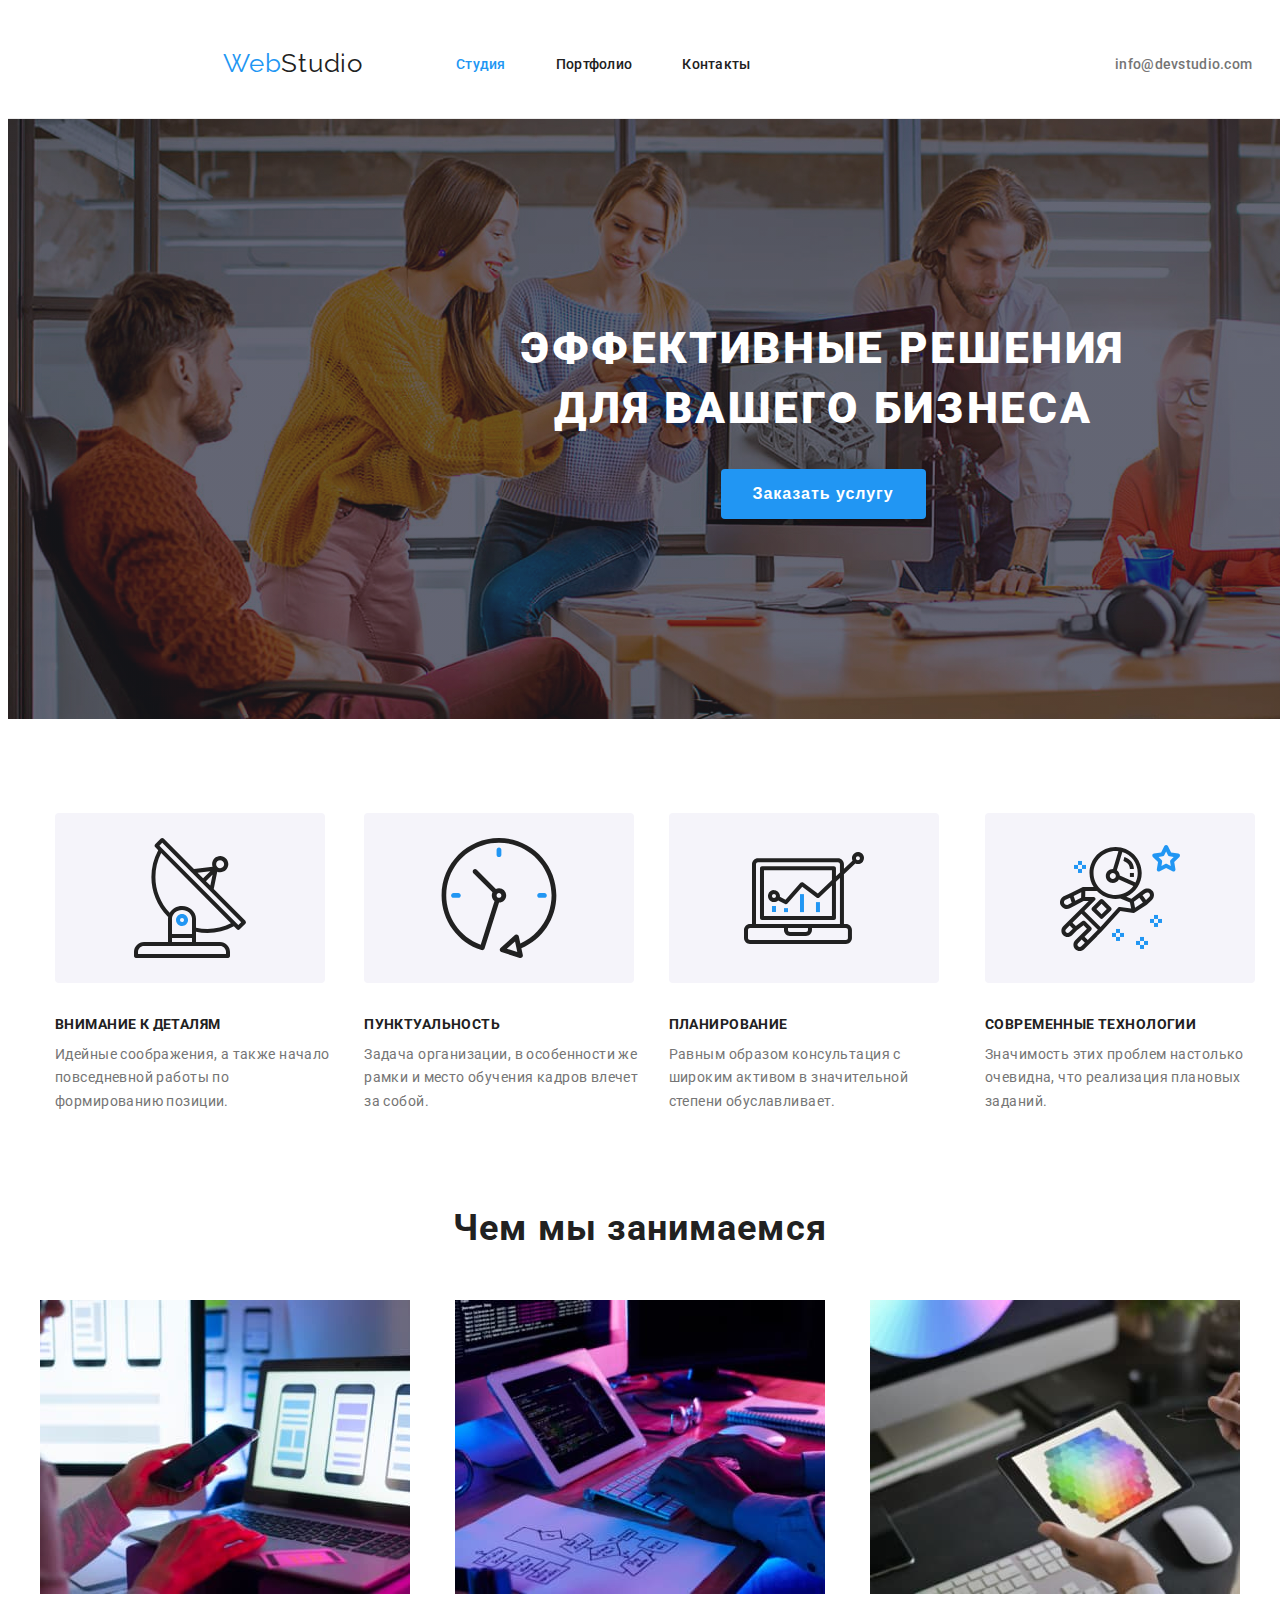
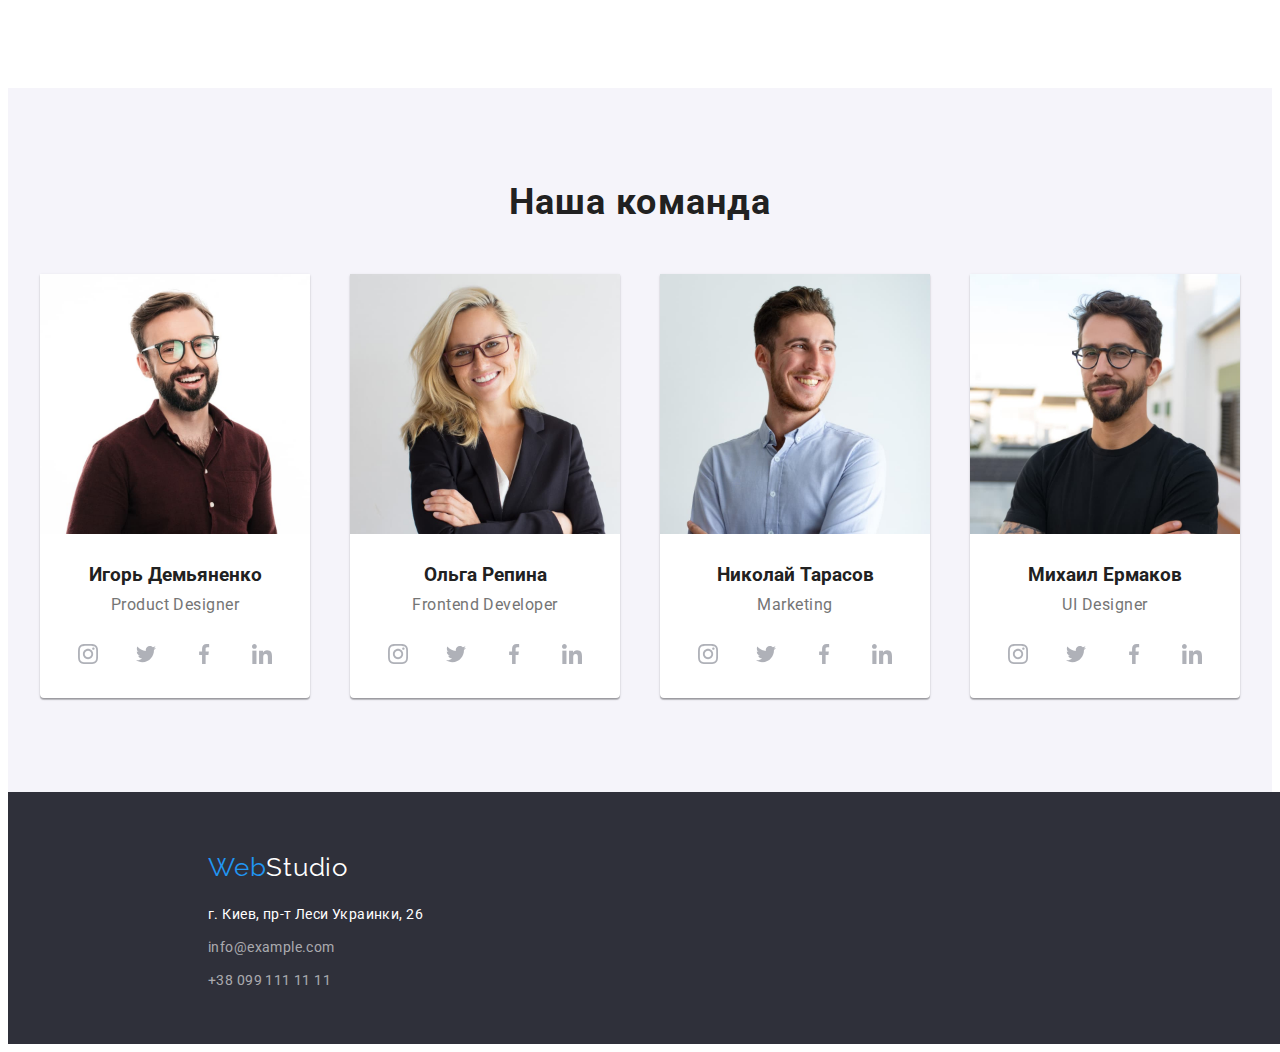
==== index.html @ 83fe70ad "добавляет елементы и свг картинки" ====
<!DOCTYPE html>
<html lang="ru">

<head>
    <meta charset="UTF-8">
    <meta http-equiv="X-UA-Compatible" content="IE=edge">
    <meta name="viewport" content="width=device-width, initial-scale=1.0">
    <title>Web Studio</title>
    <link rel="preconnect" href="https://fonts.gstatic.com">
    <link rel="stylesheet" href="https://cdnjs.cloudflare.com/ajax/libs/modern-normalize/1.1.0/modern-normalize.min.css"
        integrity="sha512-wpPYUAdjBVSE4KJnH1VR1HeZfpl1ub8YT/NKx4PuQ5NmX2tKuGu6U/JRp5y+Y8XG2tV+wKQpNHVUX03MfMFn9Q=="
        crossorigin="anonymous" referrerpolicy="no-referrer">
    <link
        href="https://fonts.googleapis.com/css2?family=Raleway:wght@700&family=Roboto:wght@400;500;700;900&display=swap"
        rel="stylesheet">
    <link rel="stylesheet" href="./css/styles.css">
</head>

<body>

    <header class="header-container container">
        <div class="container divclass">
            <nav class="navigation ">
            <a class="logo" href="./index.html">Web<span class="logo-end">Studio</span></a>
        
            
                    <ul class="menu">
                        <li class="menu-item"> <a href="./index.html" class="menu-link current">Студия</a></li>
                        <li class="menu-item"> <a href="./portfolio.html" class="menu-link">Портфолио</a></li>
                        <li class="menu-item"> <a href="" class="menu-link">Контакты</a></li>
                    </ul>
                </nav>
                
                <ul class="contacts">
                    <li class="contact-item"><a class="contact-link" href="mailto:info@devstudio.com">info@devstudio.com</a></li>
                    <li class="contact-item"><a class="contact-link" href="tel:+380961111111">+38 096 111 11 11</a></li>
                </ul>
        </div>
    </header>

    <main>

        <!--HERO-->
        <section class="container hero-container">

            <h1 class="main-title">Эффективные решения для вашего бизнеса</h1>
            <button type="button" class="main-btn hero-button">Заказать услугу</button>

        </section>

        <!--Specification-->

        <section class="spec-list container">  
             <h2 hidden>Особенности</h2>
              <ul class="spec-section container">
                 <li class="spec-item">
                     <svg class="list-icon">
                         <use href="./images/sprite.svg#icon-antenna-1"></use>
                     </svg>
                     <h3 class="spec-list-item">Внимание к деталям</h3>
                     <p class="spec-list-text">Идейные соображения, а также начало повседневной работы по формированию
                        позиции.</p>
                 </li>

                 <li class="spec-item">
                    <svg class="list-icon">
                        <use class="list-pic" href="./images/sprite.svg#icon-clock-1"></use>
                    </svg>
                     <h3 class="spec-list-item">Пунктуальность</h3>
                     <p class="spec-list-text">Задача организации, в особенности же рамки и место обучения кадров влечет за собой.</p>
                 </li>
 
                 <li class="spec-item">
                    <svg class="list-icon">
                        <use href="./images/sprite.svg#icon-diagram-1"></use>
                    </svg>
                     <h3 class="spec-list-item">Планирование</h3>
                     <p class="spec-list-text">Равным образом консультация с широким активом в значительной степени
                        обуславливает.</p>
                 </li>

                 <li class="spec-item">
                    <svg class="list-icon">
                        <use href="./images/sprite.svg#icon-astronaut-1"></use>
                    </svg>
                     <h3 class="spec-list-item">Современные технологии</h3>
                     <p class="spec-list-text">Значимость этих проблем настолько очевидна, что реализация плановых
                        заданий.</p>
                 </li>

             </ul>
        </section>

        <!--What are we doing-->

        <section class="wawd-section">
            <h2 class="section-title">Чем мы занимаемся</h2>
            <ul class="container section-container">
                <li class="section-item"><img src="./images/img_1.jpg" alt="Работник работает с айпадом" height="294" width="370"></li>
                <li><img src="./images/img_2.jpg" alt="Работник работает с ноутбуком и телефоном" height="294"
                        width="370"></li>
                <li><img src="./images/img_3.jpg" alt="Работник работает с макетом" height="294" width="370"></li>
            </ul>
        </section>

        <!--Team-->
        <section class="team-section">
            <h2 class="section-title">Наша команда</h2>
            <ul class="container team-container">
                <li class="worker-item">
                    <img src="./images/igor.jpg" alt="Работник Игорь" height="260" width="270">
                    <h3 class="worker-name">Игорь Демьяненко</h3>
                    <p class="worker-text">Product Designer</p>
                    <ul class="link-list">
                        <li>
                            <a class="link-icon icon-link" href="#icon-instagram-2"> 
                                <svg class="icon-link">
                                    <use href="./images/sprite_2.svg#icon-instagram-2"></use>
                                </svg>
                            </a>
                        </li>

                        <li>
                            <a href="#icon-instagram-2">
                                <svg class="icon-link">
                                    <use href="./images/sprite_2.svg#icon-twitter-1"></use>
                                </svg>
                            </a>
                        </li>

                        <li>
                            <a href="#icon-instagram-2">
                                <svg class="icon-link">
                                    <use href="./images/sprite_2.svg#icon-facebook-1"></use>
                                </svg>
                            </a>
                        </li>

                        <li>
                            <a href="#icon-instagram-2">
                                <svg class="icon-link">
                                    <use href="./images/sprite_2.svg#icon-linkedin-1"></use>
                                </svg>
                            </a>
                        </li>
                    </ul>
                </li>

                <li class="worker-item">
                    <img src="./images/olga.jpg" alt="Работник Ольга" height="260" width="270">
                    <h3 class="worker-name">Ольга Репина</h3>
                    <p class="worker-text">Frontend Developer</p>
                    <ul class="link-list">
                        <li>
                            <a href="#icon-instagram-2">
                                <svg class="icon-link">
                                    <use href="./images/sprite_2.svg#icon-instagram-2"></use>
                                </svg>
                            </a>
                        </li>
                    
                        <li>
                            <a href="#icon-instagram-2">
                                <svg class="icon-link">
                                    <use href="./images/sprite_2.svg#icon-twitter-1"></use>
                                </svg>
                            </a>
                        </li>
                    
                        <li>
                            <a href="#icon-instagram-2">
                                <svg class="icon-link">
                                    <use href="./images/sprite_2.svg#icon-facebook-1"></use>
                                </svg>
                            </a>
                        </li>
                    
                        <li>
                            <a href="#icon-instagram-2">
                                <svg class="icon-link">
                                    <use href="./images/sprite_2.svg#icon-linkedin-1"></use>
                                </svg>
                            </a>
                        </li>
                    </ul>
                </li>

                <li class="worker-item">
                    <img src="./images/mykola.jpg" alt="Работник Николай" height="260" width="270">
                    <h3 class="worker-name">Николай Тарасов</h3>
                    <p class="worker-text">Marketing</p>
                    <ul class="link-list">
                        <li>
                            <a href="#icon-instagram-2">
                                <svg class="icon-link">
                                    <use href="./images/sprite_2.svg#icon-instagram-2"></use>
                                </svg>
                            </a>
                        </li>
                    
                        <li>
                            <a href="#icon-instagram-2">
                                <svg class="icon-link">
                                    <use href="./images/sprite_2.svg#icon-twitter-1"></use>
                                </svg>
                            </a>
                        </li>
                    
                        <li>
                            <a href="#icon-instagram-2">
                                <svg class="icon-link">
                                    <use href="./images/sprite_2.svg#icon-facebook-1"></use>
                                </svg>
                            </a>
                        </li>
                    
                        <li>
                            <a href="#icon-instagram-2">
                                <svg class="icon-link">
                                    <use href="./images/sprite_2.svg#icon-linkedin-1"></use>
                                </svg>
                            </a>
                        </li>
                    </ul>
                </li>

                <li class="worker-item">
                    <img src="./images/misza.jpg" alt="Работник Михаил" height="260" width="270">
                    <h3 class="worker-name">Михаил Ермаков</h3>
                    <p class="worker-text">UI Designer</p>
                    <ul class="link-list">
                        <li>
                            <a href="#icon-instagram-2">
                                <svg class="icon-link">
                                    <use href="./images/sprite_2.svg#icon-instagram-2"></use>
                                </svg>
                            </a>
                        </li>
                    
                        <li>
                            <a href="#icon-instagram-2">
                                <svg class="icon-link">
                                    <use href="./images/sprite_2.svg#icon-twitter-1"></use>
                                </svg>
                            </a>
                        </li>
                    
                        <li>
                            <a href="#icon-instagram-2">
                                <svg class="icon-link">
                                    <use href="./images/sprite_2.svg#icon-facebook-1"></use>
                                </svg>
                            </a>
                        </li>
                    
                        <li>
                            <a href="#icon-instagram-2">
                                <svg class="icon-link">
                                    <use href="./images/sprite_2.svg#icon-linkedin-1"></use>
                                </svg>
                            </a>
                        </li>
                    </ul>
                </li>
            </ul>
        </section>
    </main>

    <footer class="footer">
       <div class="container footer-container"> 
           <div class="footer-logo"><a href="./index.html" class="logo">Web<span class="logo-end-footer">Studio</span></a></div>

        <address>
            <ul class="footer-list">

                <li class="link"><a class="nav-link" href="https://goo.gl/maps/gc6o3yykqqdW9SkQ9" target="_blank"
                        rel="noopener noreferrer">г. Киев, пр-т Леси Украинки,
                        26 </a>
                <li class="link"><a class="address-link" href="mailto:info@example.com">info@example.com</a></li>
                <li class="link"><a class="address-link" href="tel:+380991111111">+38 099 111 11 11</a>

            </ul>
        </address>
        </div>
    </footer>
</body>

</html>
---- css/styles.css ----
:root {
  --accent-color: #2196f3;
  --white-color: #ffffff;
  --grey-color: #757575;
  --text-color: #212121;
  --background-color: #f5f4fa;
  --hero-color: #2f303a;
}

button {
  cursor: pointer;
}

ul,
ol {
  list-style: none;
}

a {
  text-decoration: none;
}

body {
  font-family: "Roboto", sans-serif;
  color: var(--text-color);
}

h1,
h2,
h3,
h4,
h5,
h6,
p {
  margin-top: 0;
  margin-bottom: 0;
}

ul,
ol {
  margin-top: 0;
  margin-bottom: 0;
  padding-left: 0;
}

img {
  display: block;
}

/*header*/

.container {
  width: 1200px;
  margin: 0 auto;
  padding-left: 15px;
  padding-right: 15px;
}

.divclass {
  display: flex;
  align-items: center;
  justify-content: space-between;
}

.header-container {
  display: flex;
  border-bottom: 1px solid #ececec;
  padding: 15px;
  width: 1600px;
  height: 80px;
}

.menu {
  display: flex;
}

.contacts {
  display: flex;
}

.logo {
  font-family: "Raleway", sans-serif;
  font-size: 26px;
  line-height: 1.19;
  letter-spacing: 0.03em;

  color: var(--accent-color);

  margin-right: 93px;
}

.contact-container {
  display: flex;
}

.logo-end {
  color: var(--text-color);
}

.menu {
  align-items: center;
}

.menu-link:hover,
.menu-link:focus {
  color: var(--accent-color);
}

.menu-link.current {
  color: var(--accent-color);
}

.menu-link {
  font-weight: 500;
  font-size: 14px;
  line-height: 1.14;
  letter-spacing: 0.02em;
  color: var(--text-color);
}

.menu-item:not(:last-child) {
  margin-right: 50px;
}

.contact-link {
  font-style: normal;
  font-weight: 500;
  font-size: 14px;
  line-height: 1.14;
  letter-spacing: 0.02em;

  color: var(--grey-color);
}

.contact-item:not(:last-child) {
  margin-right: 50px;
}

.contact-link:hover,
.contact-link:focus {
  color: var(--accent-color);
}

/*Hero*/

.hero-container {
  display: flex;
  align-items: center;
  flex-direction: column;
  /*background-image: url(../images/bg.jpg);*/
  background-image: linear-gradient(
      rgba(47, 48, 58, 0.4),
      rgba(47, 48, 58, 0.4)
    ),
    url(../images/bg.jpg);
  padding-top: 200px;
  padding-bottom: 200px;
  width: 1600px;
}

.main-title {
  width: 700px;
  font-weight: 900;
  font-size: 44px;
  line-height: 1.36;
  text-align: center;
  letter-spacing: 0.06em;
  text-transform: uppercase;
  color: var(--white-color);
  margin-bottom: 30px;
}

.main-btn {
  text-align: center;
  font-weight: bold;
  font-size: 16px;
  line-height: 30px;
  letter-spacing: 0.06em;
  padding: 10px 32px;
  border: #2196f3;
  color: var(--white-color);

  background: var(--accent-color);
  box-shadow: 0px 4px 4px rgba(0, 0, 0, 0.15);
  border-radius: 4px;
}

/*Specification*/

.list-icon {
  width: 270px;
  height: 120px;
  background: #f5f4fa;
  padding-top: 25px;
  padding-bottom: 25px;
  border-radius: 4px;
  margin-bottom: 30px;
}

.list-pic {
}

.spec-item {
  justify-content: center;
  align-items: center;
}

.spec-section {
  display: flex;
  flex-direction: row;
  justify-content: space-between;
}

.spec-list {
  padding-top: 94px;
  padding-bottom: 94px;
}

.spec-item:not(:last-child) {
  margin-right: 30px;
}

.spec-list-item {
  font-weight: bold;
  font-size: 14px;
  line-height: 1.14;
  letter-spacing: 0.03em;
  text-transform: uppercase;

  color: var(--text-color);
  margin-bottom: 10px;
}

.spec-list-text {
  font-size: 14px;
  line-height: 1.7;
  letter-spacing: 0.03em;

  color: var(--grey-color);
}

/*What are we doing*/

.section-container {
  display: flex;
  justify-content: space-between;
}

.section-title {
  font-weight: bold;
  font-size: 36px;
  line-height: 1.16;
  text-align: center;
  letter-spacing: 0.03em;
  margin-bottom: 50px;

  color: var(--text-color);
}

.wawd-section {
  padding-bottom: 94px;
}

/*team*/

.link-list {
  display: flex;
  justify-content: space-evenly;
  align-items: center;
  margin-bottom: 30px;
}

.icon-link:hover,
.icon-link:focus {
  background-color: var(--white-color);
}

.link-icon:focus,
.link-icon:hover {
  fill: var(--accent-color);
}

.icon-link {
  width: 20px;
  height: 20px;
}

.team-section {
  padding-top: 94px;
  padding-bottom: 94px;
  background-color: #f5f4fa;
}

.team-container {
  display: flex;
  justify-content: space-between;
}

.worker-item {
  text-align: center;
  background-color: var(--white-color);
  box-shadow: 0px 1px 3px rgba(0, 0, 0, 0.12), 0px 1px 1px rgba(0, 0, 0, 0.14),
    0px 2px 1px rgba(0, 0, 0, 0.2);
  border-radius: 0px 0px 4px 4px;
}

.worker-name {
  padding-top: 30px;
  margin-bottom: 10px;
}

.worker-text {
  font-size: 16px;
  line-height: 1.18;
  letter-spacing: 0.03em;

  color: var(--grey-color);

  padding-bottom: 30px;
}

/*Footer*/

.logo-end-footer {
  color: var(--white-color);
}

.navigation {
  display: flex;
}

.footer {
  display: flex;
  background-color: #2f303a;
  width: 1600px;
  height: 252px;
  margin: 0px auto;
}

.footer-container {
  padding-top: 60px;
  padding-bottom: 60px;
}

.footer-logo {
  font-family: "Raleway", sans-serif;
  font-size: 26px;
  line-height: 1.19;
  letter-spacing: 0.03em;

  color: var(--accent-color);

  margin-right: 93px;
  margin-bottom: 20px;
}

.nav-link {
  font-size: 14px;
  line-height: 1.7;
  letter-spacing: 0.03em;
  font-style: normal;
  color: var(--white-color);
}

.nav-link:hover,
.nav-link:focus {
  color: var(--accent-color);
}

.link:not(:last-child) {
  margin-bottom: 9px;
}

.address-link {
  font-size: 14px;
  line-height: 1.7;
  letter-spacing: 0.03em;
  font-style: normal;
  color: rgba(255, 255, 255, 0.6);
}

.address-link:focus,
.address-link:hover {
  color: var(--accent-color);
}

/*Portfolio-page*/

.main-section {
  padding-top: 94px;
}

.btn-container {
  display: flex;
  justify-content: center;
  margin-bottom: 50px;
}

.portfolio-item:not(:last-child) {
  margin-right: 8px;
}

.portfolio-btn {
  font-family: inherit;
  left: 576px;
  top: 174px;

  background: #f5f4fa;
  border-radius: 4px;
  border: var(--accent-color);

  font-weight: 500;
  font-size: 16px;
  line-height: 1.62;

  text-align: center;
  letter-spacing: 0.03em;

  color: var(--text-color);

  padding: 6px 22px;
}

.portfolio-btn:hover,
.portfolio-btn:focus {
  background: var(--accent-color);
  color: var(--white-color);
  box-shadow: 0px 3px 1px rgba(0, 0, 0, 0.1), 0px 1px 2px rgba(0, 0, 0, 0.08),
    0px 2px 2px rgba(0, 0, 0, 0.12);
}

.gallery-list-title {
  font-weight: bold;
  font-size: 18px;
  line-height: 2;
  letter-spacing: 0.06em;
  color: var(--text-color);
  margin-bottom: 4px;
}

.gallery-list-description {
  font-size: 16px;
  line-height: 1.87;
  letter-spacing: 0.03em;

  color: var(--grey-color);
}

.gallery-container {
  display: flex;
  flex-wrap: wrap;
  margin-top: -30px;
  margin-left: -30px;
  margin-bottom: 94px;
}

.gallery-item {
  margin-top: 28px;
  margin-left: 28px;
  border: 1px solid #eeeeee;
}

/*.gallery-item {
  flex-basis: calc(100% / 3 - 30px);
}*/

.gallery-item:nth-child(7) {
  margin-bottom: 0px;
}

.gallery-item:nth-child(8) {
  margin-bottom: 0px;
}

.gallery-item:nth-child(9) {
  margin-bottom: 0px;
}

.gallery-description {
  padding: 20px 24px;
}
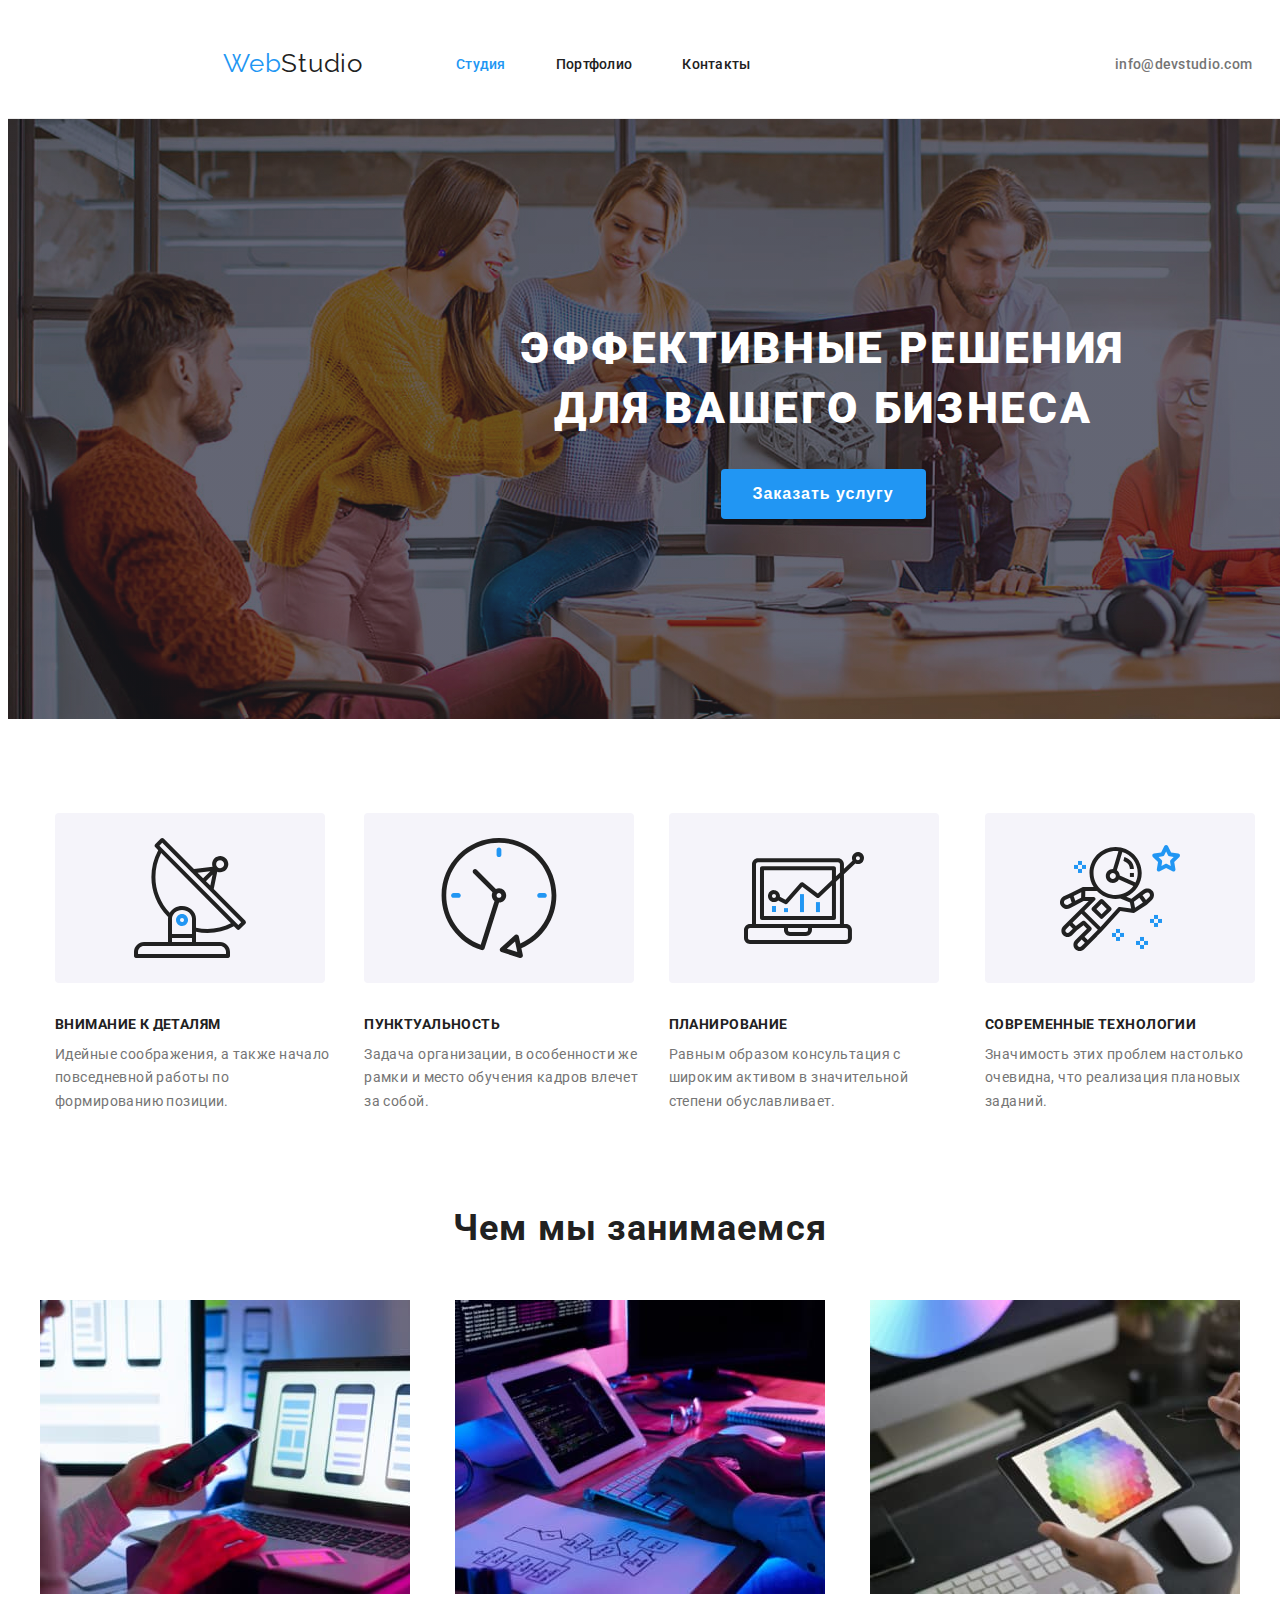
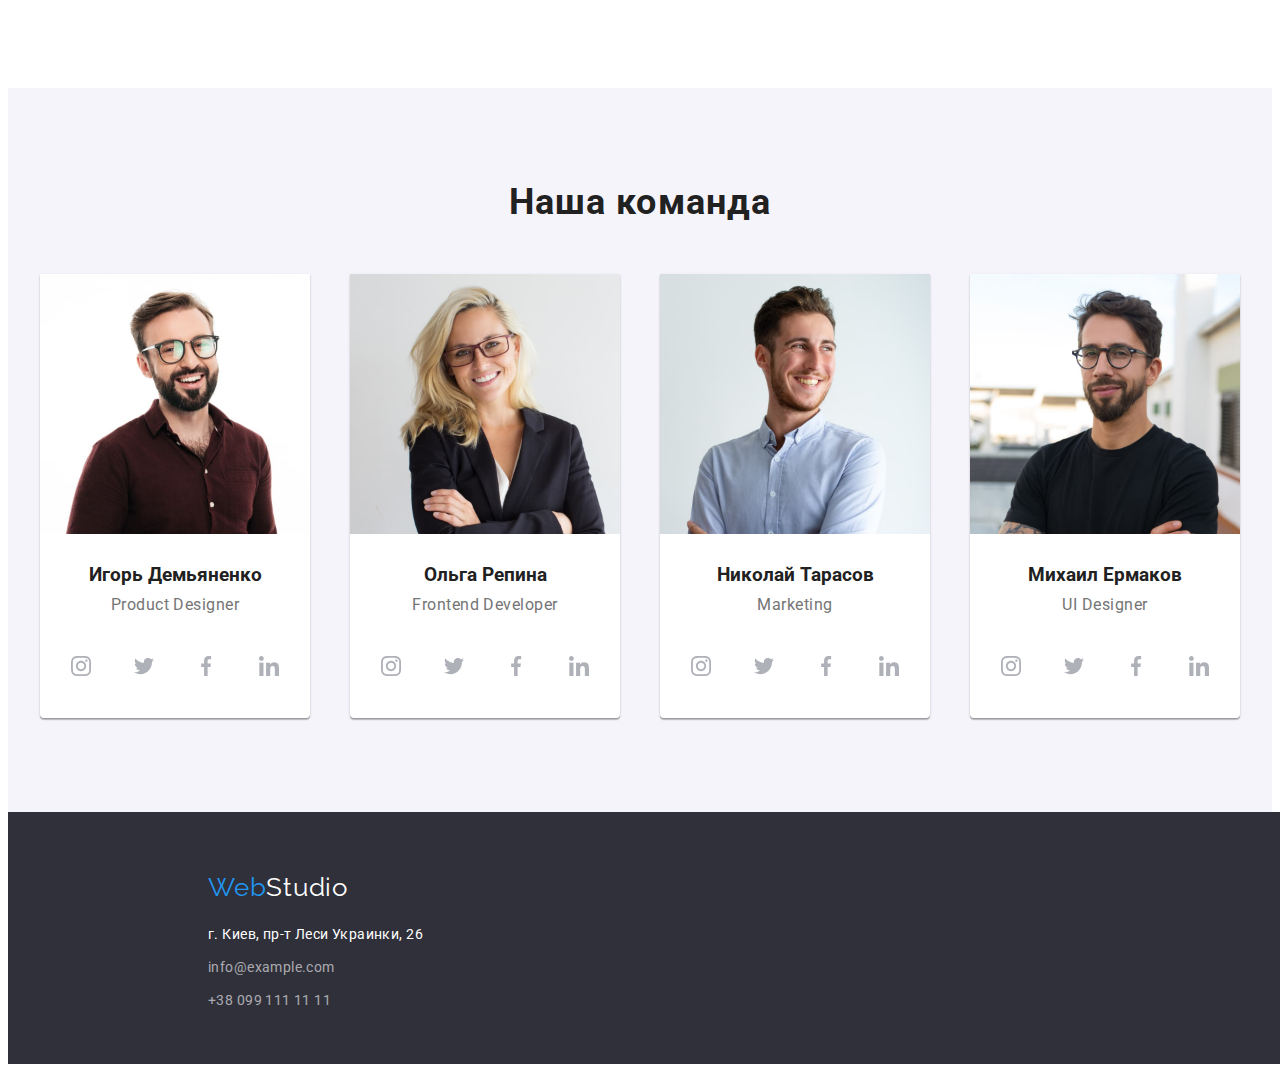
==== commit 95e3e64a: "3" ====
--- a/index.html
+++ b/index.html
@@ -113,31 +113,31 @@
                     <p class="worker-text">Product Designer</p>
                     <ul class="link-list">
                         <li>
-                            <a class="link-icon icon-link" href="#icon-instagram-2"> 
-                                <svg class="icon-link">
-                                    <use href="./images/sprite_2.svg#icon-instagram-2"></use>
-                                </svg>
-                            </a>
-                        </li>
-
-                        <li>
-                            <a href="#icon-instagram-2">
-                                <svg class="icon-link">
-                                    <use href="./images/sprite_2.svg#icon-twitter-1"></use>
-                                </svg>
-                            </a>
-                        </li>
-
-                        <li>
-                            <a href="#icon-instagram-2">
-                                <svg class="icon-link">
-                                    <use href="./images/sprite_2.svg#icon-facebook-1"></use>
-                                </svg>
-                            </a>
-                        </li>
-
-                        <li>
-                            <a href="#icon-instagram-2">
+                            <a class="link-icon" href="#icon-instagram-2"> 
+                                <svg class="icon-link">
+                                    <use href="./images/sprite_2.svg#icon-instagram-2"></use>
+                                </svg>
+                            </a>
+                        </li>
+
+                        <li>
+                            <a class="link-icon" href="#icon-instagram-2">
+                                <svg class="icon-link">
+                                    <use href="./images/sprite_2.svg#icon-twitter-1"></use>
+                                </svg>
+                            </a>
+                        </li>
+
+                        <li>
+                            <a class="link-icon" href="#icon-instagram-2">
+                                <svg class="icon-link">
+                                    <use href="./images/sprite_2.svg#icon-facebook-1"></use>
+                                </svg>
+                            </a>
+                        </li>
+
+                        <li>
+                            <a class="link-icon" href="#icon-instagram-2">
                                 <svg class="icon-link">
                                     <use href="./images/sprite_2.svg#icon-linkedin-1"></use>
                                 </svg>
@@ -152,31 +152,31 @@
                     <p class="worker-text">Frontend Developer</p>
                     <ul class="link-list">
                         <li>
-                            <a href="#icon-instagram-2">
-                                <svg class="icon-link">
-                                    <use href="./images/sprite_2.svg#icon-instagram-2"></use>
-                                </svg>
-                            </a>
-                        </li>
-                    
-                        <li>
-                            <a href="#icon-instagram-2">
-                                <svg class="icon-link">
-                                    <use href="./images/sprite_2.svg#icon-twitter-1"></use>
-                                </svg>
-                            </a>
-                        </li>
-                    
-                        <li>
-                            <a href="#icon-instagram-2">
-                                <svg class="icon-link">
-                                    <use href="./images/sprite_2.svg#icon-facebook-1"></use>
-                                </svg>
-                            </a>
-                        </li>
-                    
-                        <li>
-                            <a href="#icon-instagram-2">
+                            <a class="link-icon" href="#icon-instagram-2">
+                                <svg class="icon-link">
+                                    <use href="./images/sprite_2.svg#icon-instagram-2"></use>
+                                </svg>
+                            </a>
+                        </li>
+                    
+                        <li>
+                            <a class="link-icon" href="#icon-instagram-2">
+                                <svg class="icon-link">
+                                    <use href="./images/sprite_2.svg#icon-twitter-1"></use>
+                                </svg>
+                            </a>
+                        </li>
+                    
+                        <li>
+                            <a class="link-icon" href="#icon-instagram-2">
+                                <svg class="icon-link">
+                                    <use href="./images/sprite_2.svg#icon-facebook-1"></use>
+                                </svg>
+                            </a>
+                        </li>
+                    
+                        <li>
+                            <a class="link-icon" href="#icon-instagram-2">
                                 <svg class="icon-link">
                                     <use href="./images/sprite_2.svg#icon-linkedin-1"></use>
                                 </svg>
@@ -191,31 +191,31 @@
                     <p class="worker-text">Marketing</p>
                     <ul class="link-list">
                         <li>
-                            <a href="#icon-instagram-2">
-                                <svg class="icon-link">
-                                    <use href="./images/sprite_2.svg#icon-instagram-2"></use>
-                                </svg>
-                            </a>
-                        </li>
-                    
-                        <li>
-                            <a href="#icon-instagram-2">
-                                <svg class="icon-link">
-                                    <use href="./images/sprite_2.svg#icon-twitter-1"></use>
-                                </svg>
-                            </a>
-                        </li>
-                    
-                        <li>
-                            <a href="#icon-instagram-2">
-                                <svg class="icon-link">
-                                    <use href="./images/sprite_2.svg#icon-facebook-1"></use>
-                                </svg>
-                            </a>
-                        </li>
-                    
-                        <li>
-                            <a href="#icon-instagram-2">
+                            <a class="link-icon" href="#icon-instagram-2">
+                                <svg class="icon-link">
+                                    <use href="./images/sprite_2.svg#icon-instagram-2"></use>
+                                </svg>
+                            </a>
+                        </li>
+                    
+                        <li>
+                            <a class="link-icon" href="#icon-instagram-2">
+                                <svg class="icon-link">
+                                    <use href="./images/sprite_2.svg#icon-twitter-1"></use>
+                                </svg>
+                            </a>
+                        </li>
+                    
+                        <li>
+                            <a class="link-icon" href="#icon-instagram-2">
+                                <svg class="icon-link">
+                                    <use href="./images/sprite_2.svg#icon-facebook-1"></use>
+                                </svg>
+                            </a>
+                        </li>
+                    
+                        <li>
+                            <a class="link-icon" href="#icon-instagram-2">
                                 <svg class="icon-link">
                                     <use href="./images/sprite_2.svg#icon-linkedin-1"></use>
                                 </svg>
@@ -230,31 +230,31 @@
                     <p class="worker-text">UI Designer</p>
                     <ul class="link-list">
                         <li>
-                            <a href="#icon-instagram-2">
-                                <svg class="icon-link">
-                                    <use href="./images/sprite_2.svg#icon-instagram-2"></use>
-                                </svg>
-                            </a>
-                        </li>
-                    
-                        <li>
-                            <a href="#icon-instagram-2">
-                                <svg class="icon-link">
-                                    <use href="./images/sprite_2.svg#icon-twitter-1"></use>
-                                </svg>
-                            </a>
-                        </li>
-                    
-                        <li>
-                            <a href="#icon-instagram-2">
-                                <svg class="icon-link">
-                                    <use href="./images/sprite_2.svg#icon-facebook-1"></use>
-                                </svg>
-                            </a>
-                        </li>
-                    
-                        <li>
-                            <a href="#icon-instagram-2">
+                            <a class="link-icon" href="#icon-instagram-2">
+                                <svg class="icon-link">
+                                    <use href="./images/sprite_2.svg#icon-instagram-2"></use>
+                                </svg>
+                            </a>
+                        </li>
+                    
+                        <li>
+                            <a class="link-icon" href="#icon-instagram-2">
+                                <svg class="icon-link">
+                                    <use href="./images/sprite_2.svg#icon-twitter-1"></use>
+                                </svg>
+                            </a>
+                        </li>
+                    
+                        <li>
+                            <a class="link-icon" href="#icon-instagram-2">
+                                <svg class="icon-link">
+                                    <use href="./images/sprite_2.svg#icon-facebook-1"></use>
+                                </svg>
+                            </a>
+                        </li>
+                    
+                        <li>
+                            <a class="link-icon" href="#icon-instagram-2">
                                 <svg class="icon-link">
                                     <use href="./images/sprite_2.svg#icon-linkedin-1"></use>
                                 </svg>
--- a/css/styles.css
+++ b/css/styles.css
@@ -270,19 +270,31 @@
   margin-bottom: 30px;
 }
 
+.link-icon:hover,
+.link-icon:focus,
 .icon-link:hover,
 .icon-link:focus {
+  fill: var(--white-color);
+  background-color: var(--accent-color);
+}
+
+.link-icon {
+  display: flex;
+  align-items: center;
+  justify-content: center;
+  border-radius: 50%;
+  width: 44px;
+  height: 44px;
   background-color: var(--white-color);
-}
-
-.link-icon:focus,
-.link-icon:hover {
-  fill: var(--accent-color);
 }
 
 .icon-link {
   width: 20px;
   height: 20px;
+  align-items: center;
+  justify-content: center;
+  display: flex;
+  fill: #afb1b8;
 }
 
 .team-section {
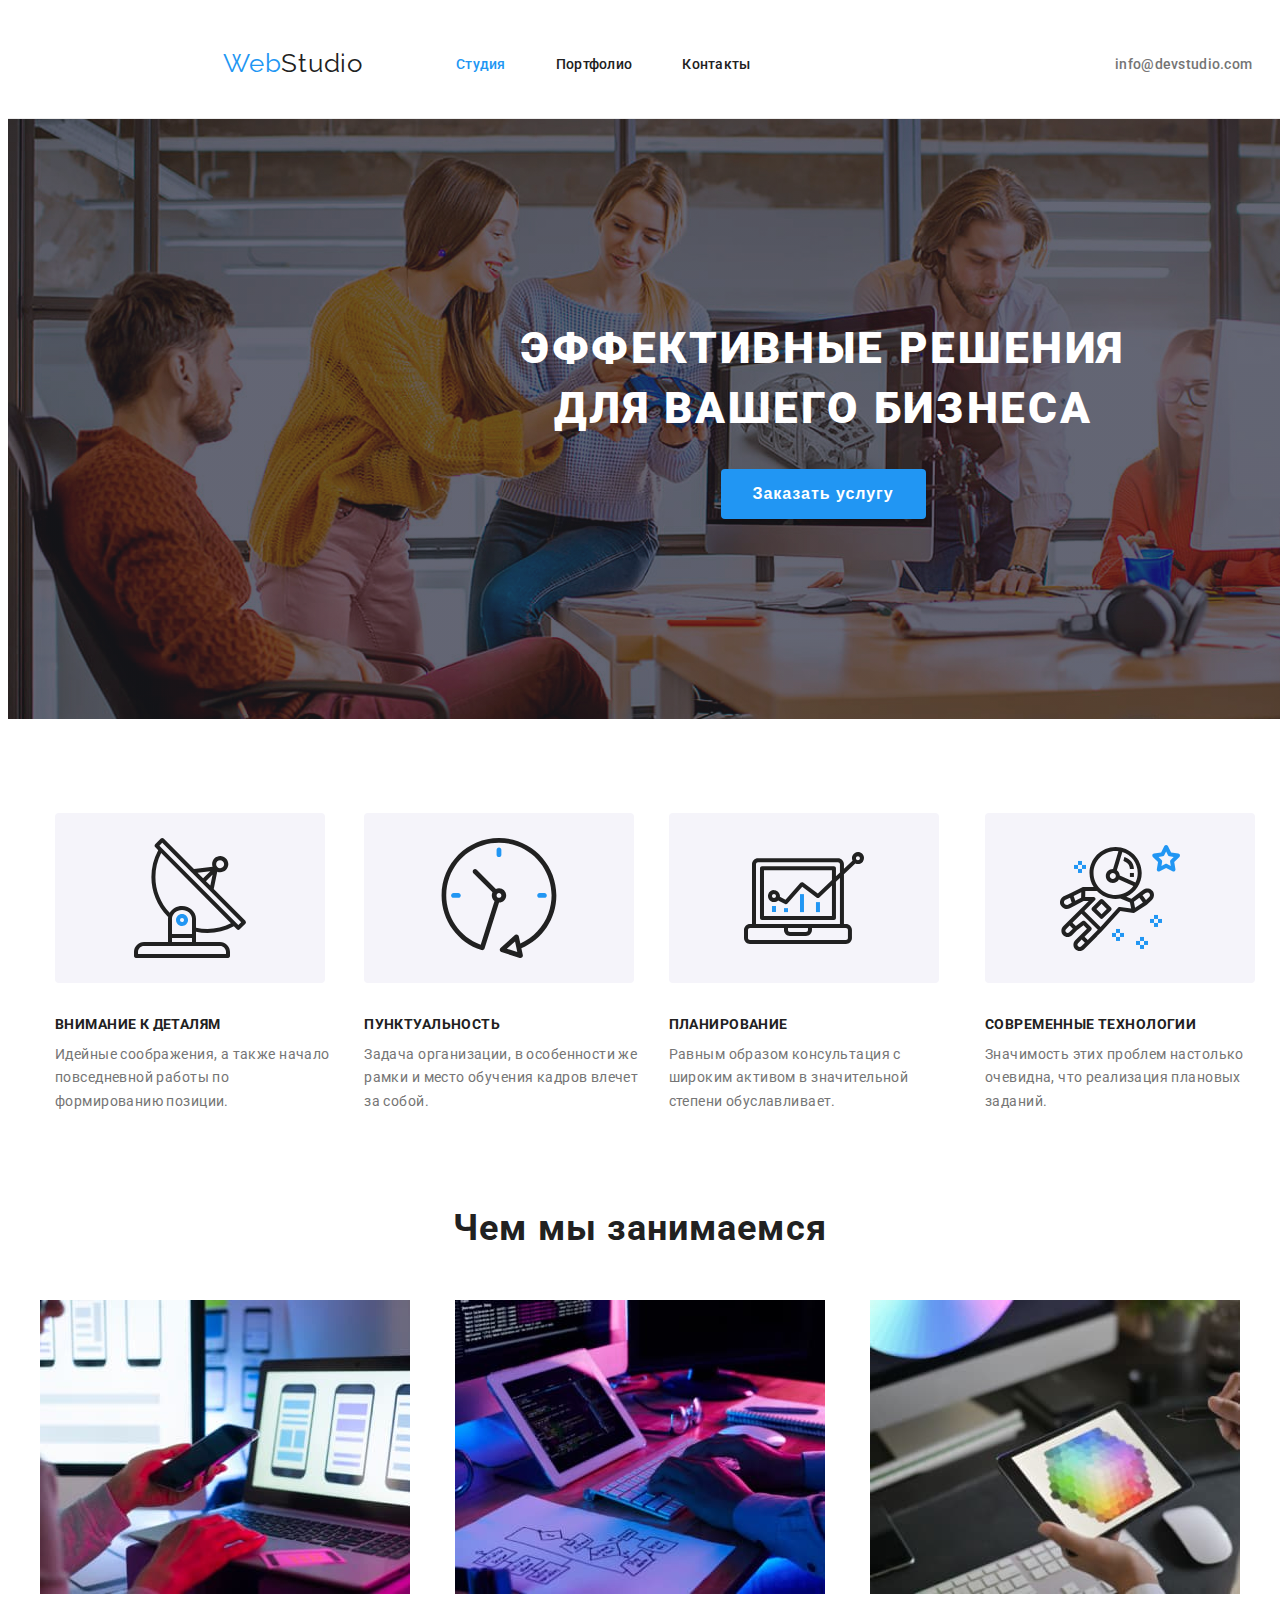
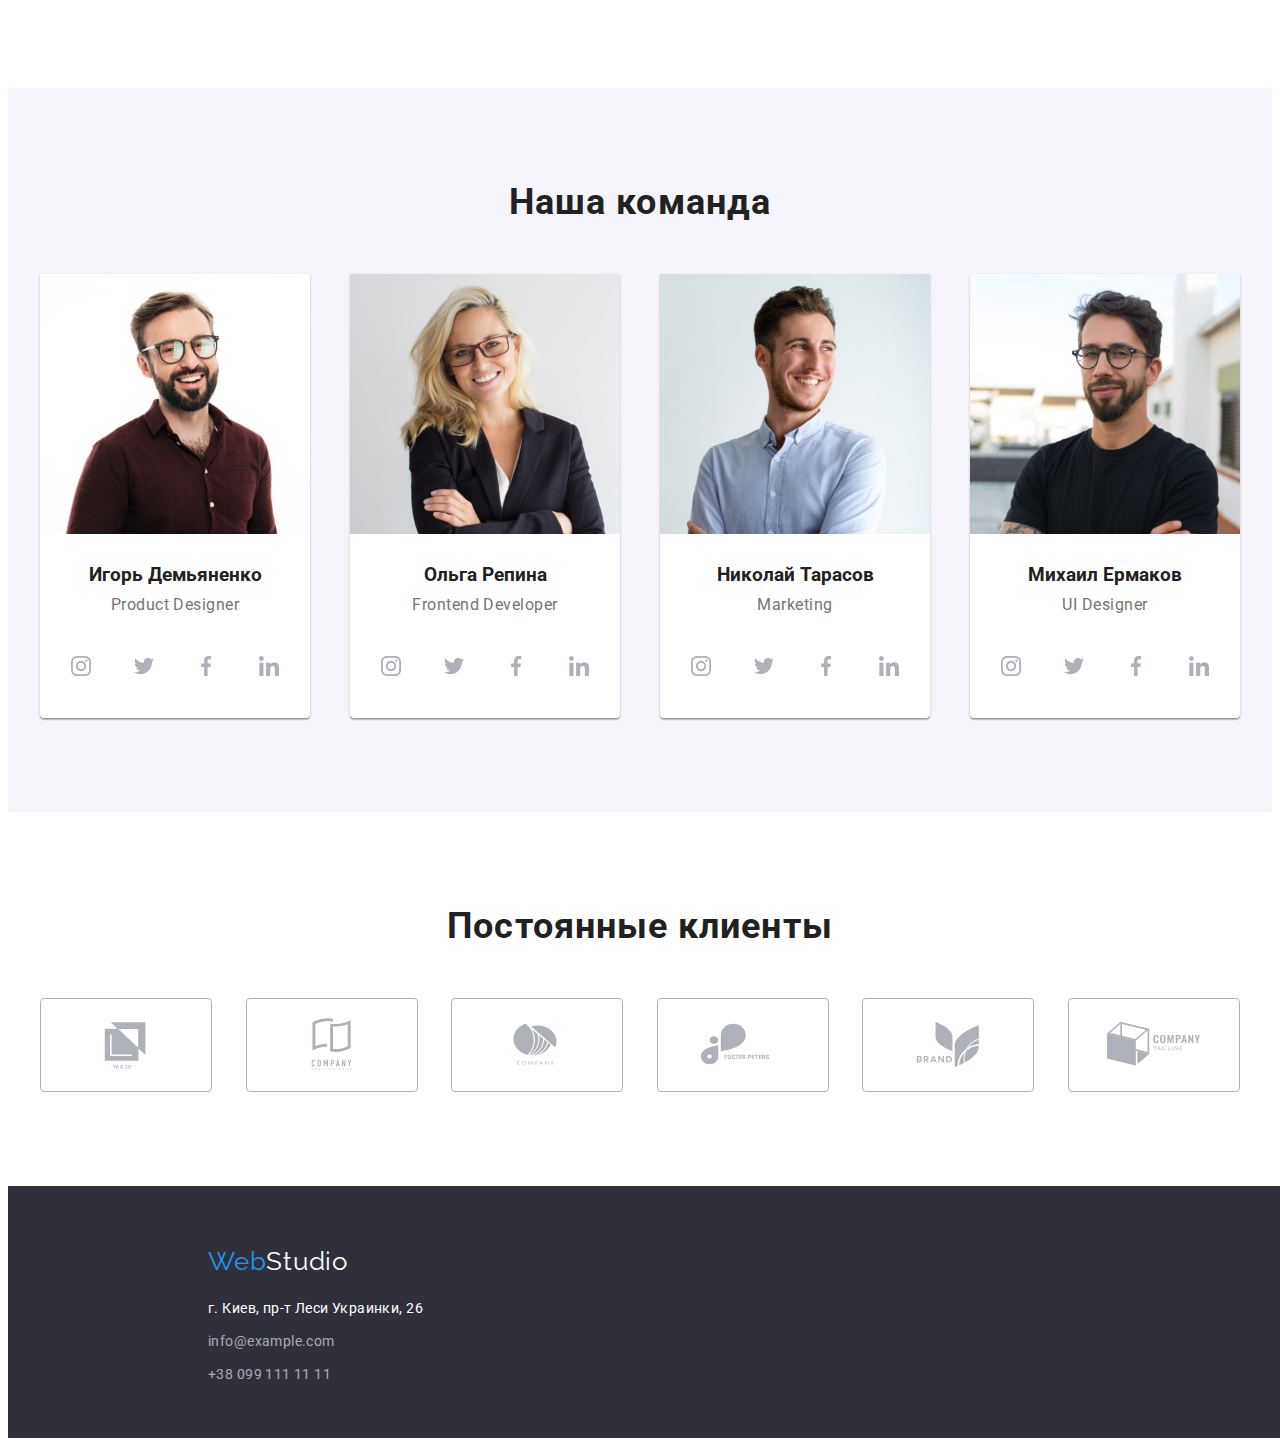
==== commit f58a3941: "3" ====
--- a/index.html
+++ b/index.html
@@ -264,6 +264,61 @@
                 </li>
             </ul>
         </section>
+
+<!--CLIENTS-SECTION-->
+
+        <section>
+            <h2 class="section-title clients-title">Постоянные клиенты</h2>
+            <ul class="container clients-container">
+                <li class="clients-item">
+                    <a class="clients-link" href="#icon-logo">
+                        <svg class="clients-img">
+                            <use href="./images/sprite_3.svg#icon-logo"></use>
+                        </svg>
+                    </a>
+                </li>
+
+                <li class="clients-item">
+                    <a class="clients-link" href="#icon-logo-1">
+                        <svg class="clients-img">
+                            <use href="./images/sprite_3.svg#icon-logo-1"></use>
+                        </svg>
+                    </a>
+                </li>
+
+                <li class="clients-item">
+                    <a class="clients-link" href="#icon-logo-2">
+                        <svg class="clients-img">
+                            <use href="./images/sprite_3.svg#icon-logo-2"></use>
+                        </svg>
+                    </a>
+                </li>
+
+                <li class="clients-item">
+                    <a class="clients-link" href="#icon-logo-3">
+                        <svg class="clients-img">
+                            <use href="./images/sprite_3.svg#icon-logo-3"></use>
+                        </svg>
+                    </a>
+                </li>
+
+                <li class="clients-item">
+                    <a class="clients-link" href="#icon-logo-4">
+                        <svg class="clients-img">
+                            <use href="./images/sprite_3.svg#icon-logo-4"></use>
+                        </svg>
+                    </a>
+                </li>
+
+                <li class="clients-item">
+                    <a class="clients-link" href="#icon-logo-5">
+                        <svg class="clients-img">
+                            <use href="./images/sprite_3.svg#icon-logo-5"></use>
+                        </svg>
+                    </a>
+                </li>
+            </ul>
+        </section>
     </main>
 
     <footer class="footer">
--- a/css/styles.css
+++ b/css/styles.css
@@ -272,8 +272,8 @@
 
 .link-icon:hover,
 .link-icon:focus,
-.icon-link:hover,
-.icon-link:focus {
+.link-icon:hover .icon-link,
+.link-icon:focus .icon-link {
   fill: var(--white-color);
   background-color: var(--accent-color);
 }
@@ -331,6 +331,55 @@
   padding-bottom: 30px;
 }
 
+/*CLIENTS-SECTION*/
+
+.clients-link {
+  display: flex;
+  justify-content: center;
+  align-items: center;
+}
+
+.clients-link:hover,
+.clients-link:focus,
+.clients-link:hover .clients-img,
+.clients-link:focus .clients-img {
+  fill: var(--accent-color);
+  color: var(--accent-color);
+  border: var(--accent-color);
+}
+
+.clients-item:hover,
+.clients-item:focus {
+  border-color: var(--accent-color);
+}
+
+.clients-container {
+  display: flex;
+  justify-content: space-between;
+  align-items: center;
+  padding-bottom: 94px;
+}
+
+.clients-img {
+  width: 106px;
+  height: 60px;
+  fill: #afb1b8;
+}
+
+.clients-item {
+  display: flex;
+  justify-content: center;
+  align-items: center;
+  width: 170px;
+  height: 92px;
+  border: 1px solid #afb1b8;
+  border-radius: 4px;
+}
+
+.clients-title {
+  padding-top: 94px;
+}
+
 /*Footer*/
 
 .logo-end-footer {
@@ -472,10 +521,6 @@
   border: 1px solid #eeeeee;
 }
 
-/*.gallery-item {
-  flex-basis: calc(100% / 3 - 30px);
-}*/
-
 .gallery-item:nth-child(7) {
   margin-bottom: 0px;
 }
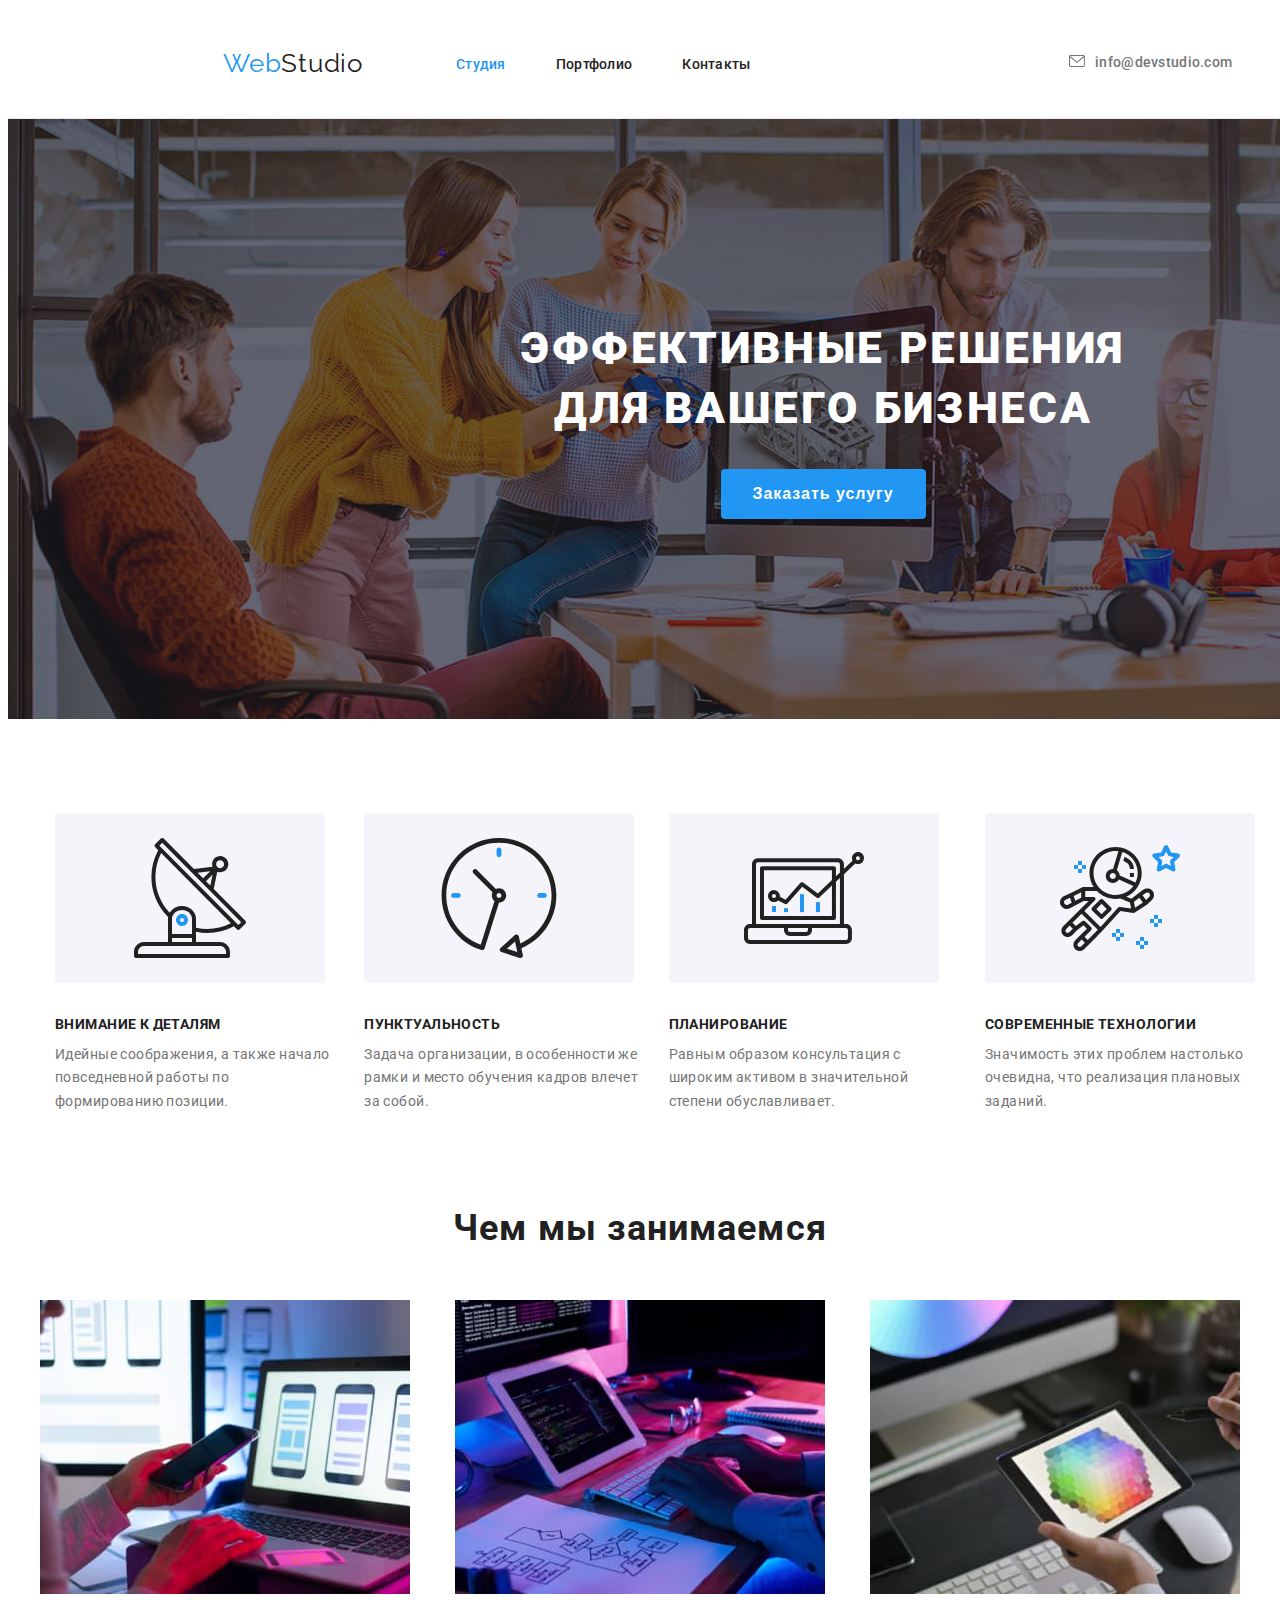
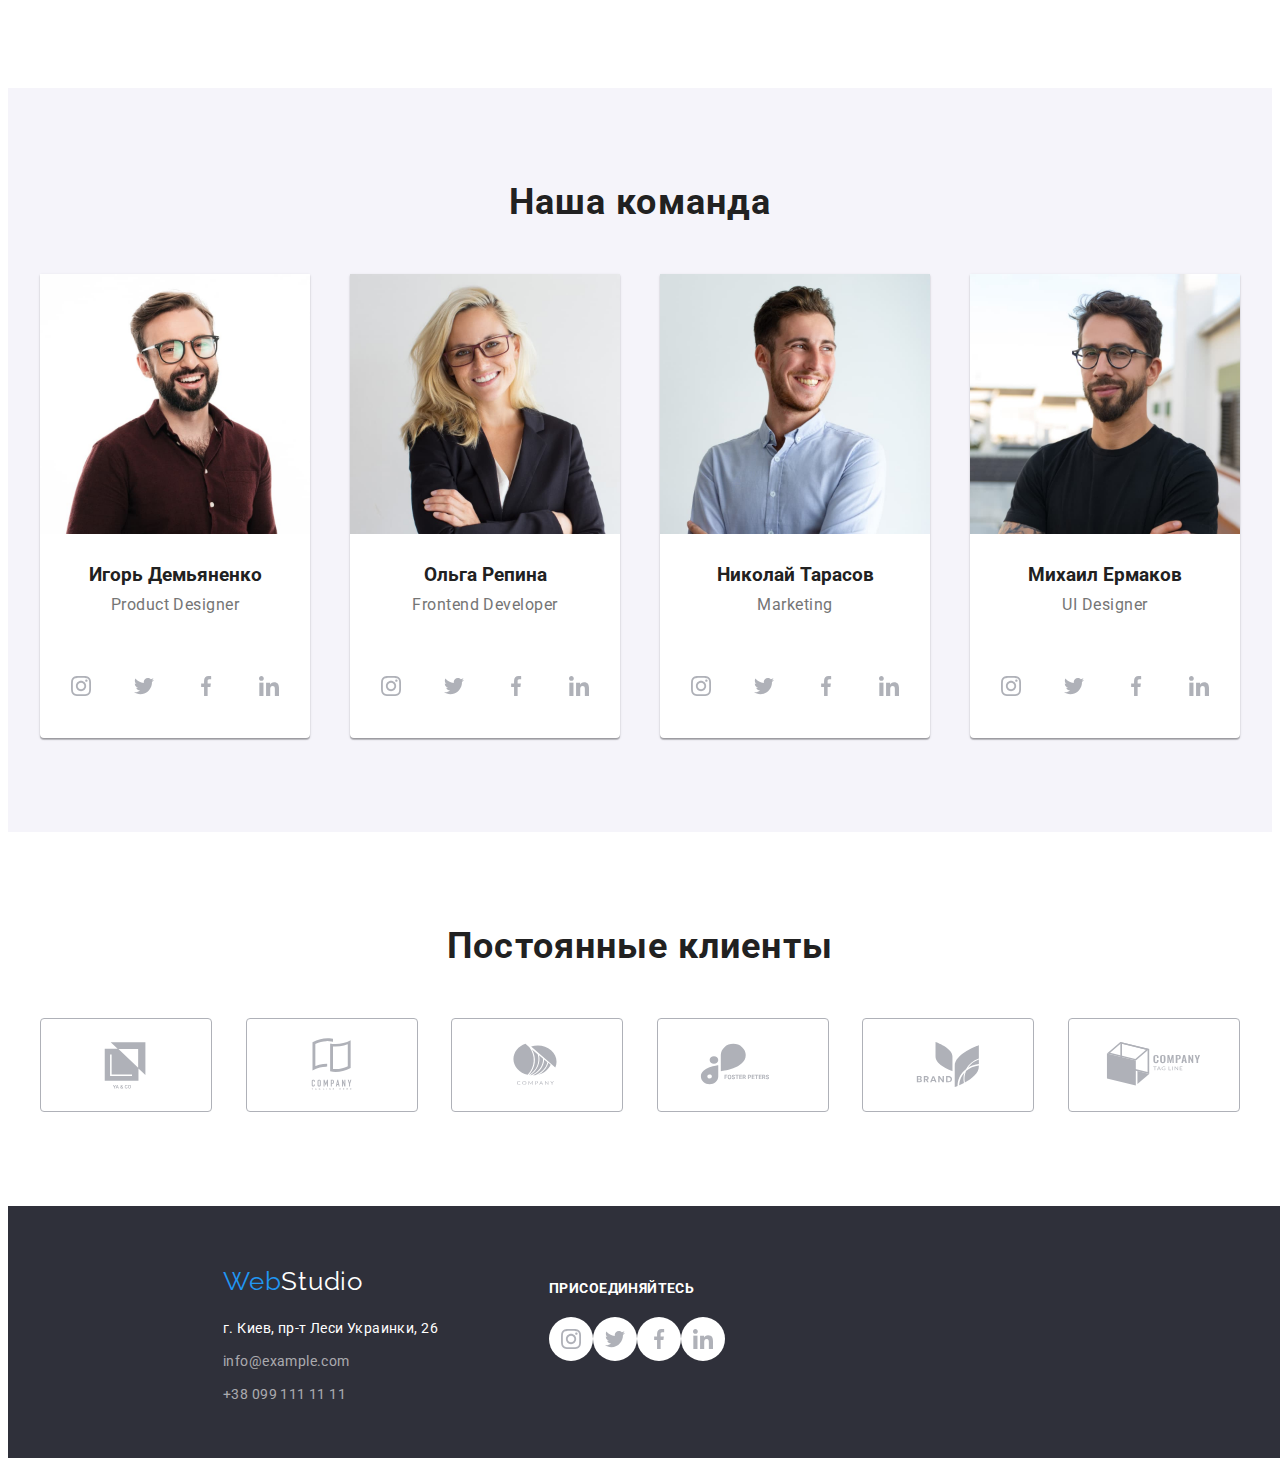
==== commit af9483ec: "5" ====
--- a/index.html
+++ b/index.html
@@ -32,8 +32,19 @@
                 </nav>
                 
                 <ul class="contacts">
-                    <li class="contact-item"><a class="contact-link" href="mailto:info@devstudio.com">info@devstudio.com</a></li>
-                    <li class="contact-item"><a class="contact-link" href="tel:+380961111111">+38 096 111 11 11</a></li>
+                    <li class="contact-item">
+                        <svg class="contact-img-envelope">
+                            <use href="./images/sprite_4.svg#icon-envelope"></use>
+                        </svg>
+                        <a class="contact-link" href="mailto:info@devstudio.com">info@devstudio.com</a>
+                    </li>
+
+                    <li class="contact-item">
+                        <svg class="contact-img-phone contact-link">
+                            <use href="./images/sprite_4.svg#icon-smartphone"></use>
+                        </svg>
+                        <a class="contact-link" href="tel:+380961111111">+38 096 111 11 11</a>
+                    </li>
                 </ul>
         </div>
     </header>
@@ -64,7 +75,7 @@
 
                  <li class="spec-item">
                     <svg class="list-icon">
-                        <use class="list-pic" href="./images/sprite.svg#icon-clock-1"></use>
+                        <use href="./images/sprite.svg#icon-clock-1"></use>
                     </svg>
                      <h3 class="spec-list-item">Пунктуальность</h3>
                      <p class="spec-list-text">Задача организации, в особенности же рамки и место обучения кадров влечет за собой.</p>
@@ -265,7 +276,7 @@
             </ul>
         </section>
 
-<!--CLIENTS-SECTION-->
+        <!--CLIENTS-SECTION-->
 
         <section>
             <h2 class="section-title clients-title">Постоянные клиенты</h2>
@@ -322,7 +333,7 @@
     </main>
 
     <footer class="footer">
-       <div class="container footer-container"> 
+       <div class="footer-container"> 
            <div class="footer-logo"><a href="./index.html" class="logo">Web<span class="logo-end-footer">Studio</span></a></div>
 
         <address>
@@ -337,6 +348,45 @@
             </ul>
         </address>
         </div>
+
+        <div class="link-container">
+            <h2 class="join">
+                присоединяйтесь
+            </h2>
+            <ul class="link-list">
+                <li>
+                    <a class="link-icon" href="#icon-instagram-2">
+                        <svg class="icon-link">
+                            <use href="./images/sprite_2.svg#icon-instagram-2"></use>
+                        </svg>
+                    </a>
+                </li>
+            
+                <li>
+                    <a class="link-icon" href="#icon-instagram-2">
+                        <svg class="icon-link">
+                            <use href="./images/sprite_2.svg#icon-twitter-1"></use>
+                        </svg>
+                    </a>
+                </li>
+            
+                <li>
+                    <a class="link-icon" href="#icon-instagram-2">
+                        <svg class="icon-link">
+                            <use href="./images/sprite_2.svg#icon-facebook-1"></use>
+                        </svg>
+                    </a>
+                </li>
+            
+                <li>
+                    <a class="link-icon" href="#icon-instagram-2">
+                        <svg class="icon-link">
+                            <use href="./images/sprite_2.svg#icon-linkedin-1"></use>
+                        </svg>
+                    </a>
+                </li>
+            </ul>
+        </div>
     </footer>
 </body>
 
--- a/css/styles.css
+++ b/css/styles.css
@@ -132,6 +132,29 @@
   color: var(--grey-color);
 }
 
+.contact-img-envelope {
+  width: 16px;
+  height: 12px;
+  margin-right: 10px;
+  fill: var(--grey-color);
+
+  align-content: center;
+  justify-content: center;
+}
+
+.contact-img-phone {
+  width: 10px;
+  height: 16px;
+  margin-right: 10px;
+  fill: var(--grey-color);
+}
+
+.contact-item {
+  display: flex;
+  justify-content: center;
+  align-content: center;
+}
+
 .contact-item:not(:last-child) {
   margin-right: 50px;
 }
@@ -139,6 +162,24 @@
 .contact-link:hover,
 .contact-link:focus {
   color: var(--accent-color);
+}
+
+.contact-img-envelope:hover,
+.contact-img-envelope:focus {
+  fill: var(--accent-color);
+}
+
+.contact-link:hover,
+.contact-link:focus,
+.contact-link:hover .contact-img-phone,
+.contact-link:focus .contact-img-phone {
+  color: var(--accent-color);
+  fill: var(--accent-color);
+}
+
+.contact-img-phone:hover,
+.contact-img-phone:focus {
+  fill: var(--accent-color);
 }
 
 /*Hero*/
@@ -197,9 +238,6 @@
   margin-bottom: 30px;
 }
 
-.list-pic {
-}
-
 .spec-item {
   justify-content: center;
   align-items: center;
@@ -268,6 +306,7 @@
   justify-content: space-evenly;
   align-items: center;
   margin-bottom: 30px;
+  margin-top: 20px;
 }
 
 .link-icon:hover,
@@ -345,7 +384,6 @@
 .clients-link:focus .clients-img {
   fill: var(--accent-color);
   color: var(--accent-color);
-  border: var(--accent-color);
 }
 
 .clients-item:hover,
@@ -401,6 +439,8 @@
 .footer-container {
   padding-top: 60px;
   padding-bottom: 60px;
+  display: inline;
+  padding-left: 215px;
 }
 
 .footer-logo {
@@ -413,6 +453,25 @@
 
   margin-right: 93px;
   margin-bottom: 20px;
+}
+
+.join {
+  font-family: "Roboto", sans-serif;
+  font-weight: bold;
+  font-size: 14px;
+  line-height: 1.14;
+  letter-spacing: 0.03em;
+  text-transform: uppercase;
+
+  color: #ffffff;
+
+  display: inline;
+}
+
+.link-container {
+  justify-content: center;
+  align-items: center;
+  padding-top: 72px;
 }
 
 .nav-link {
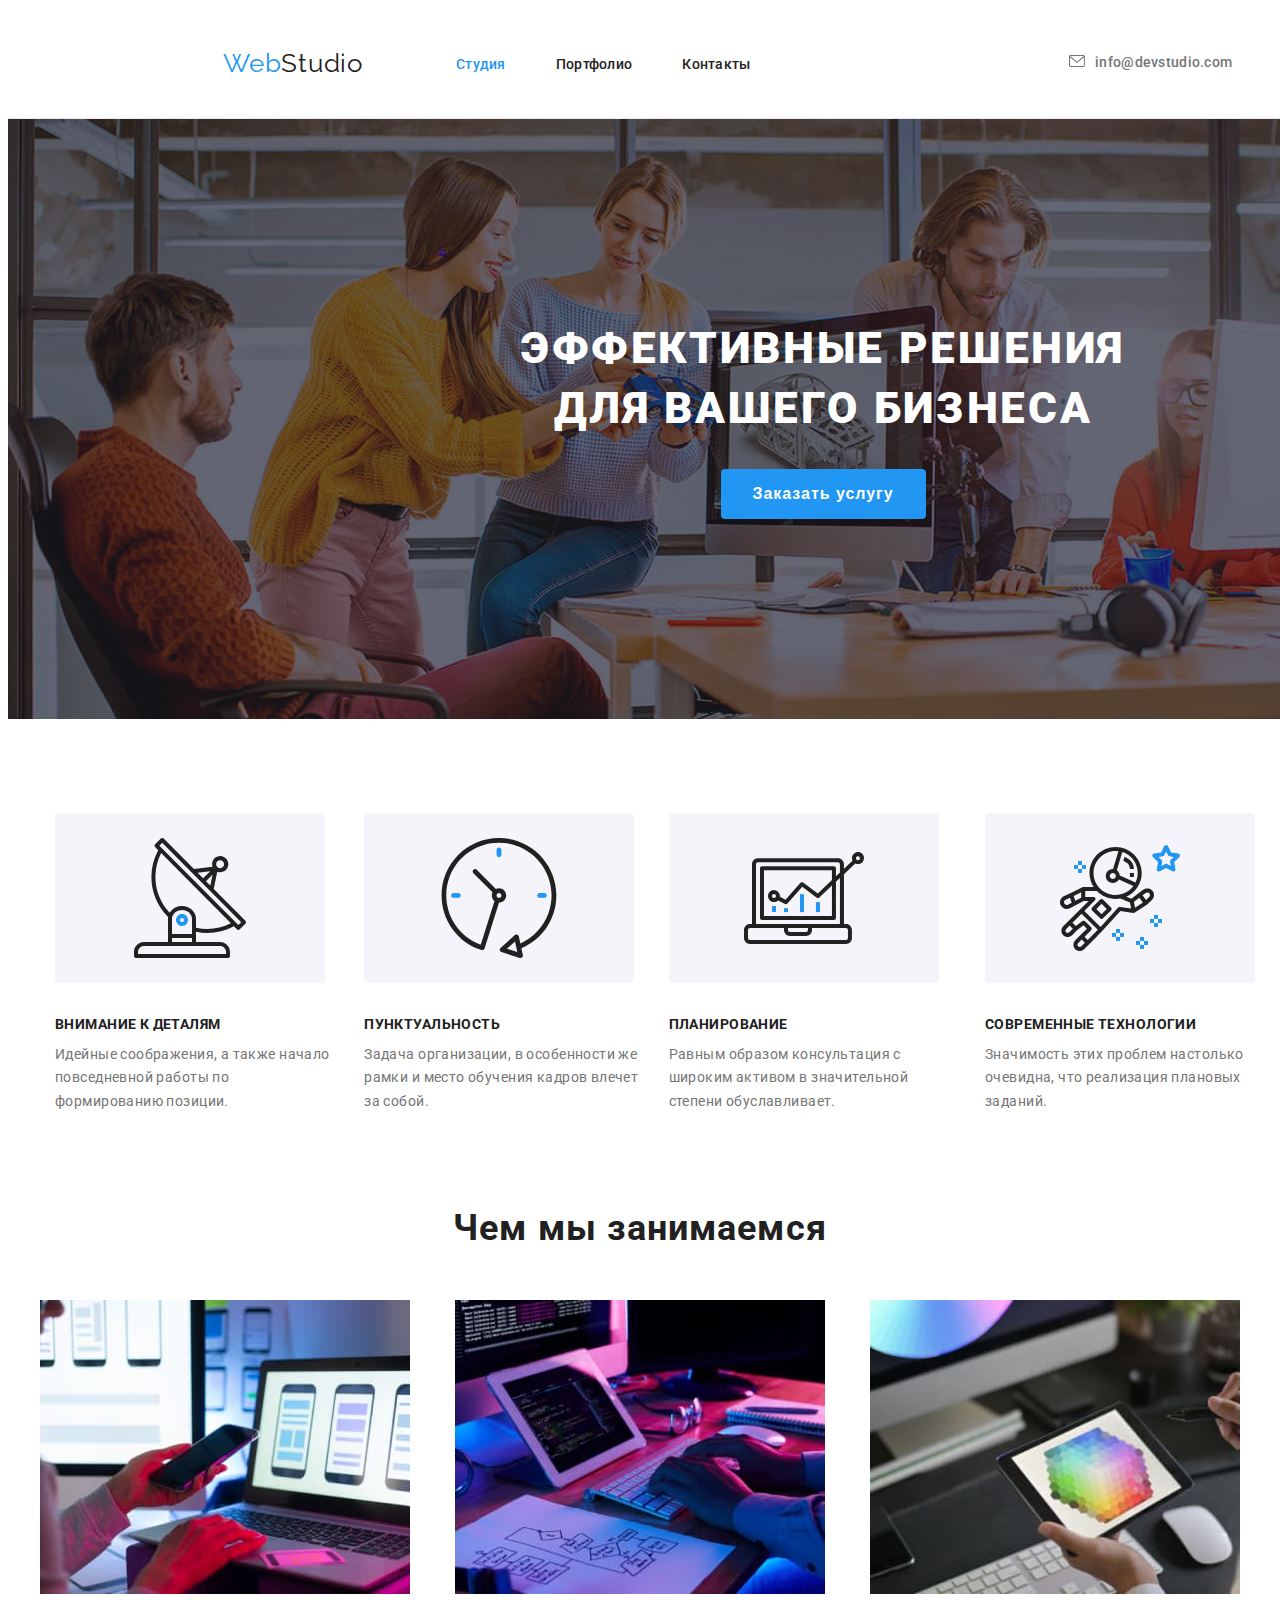
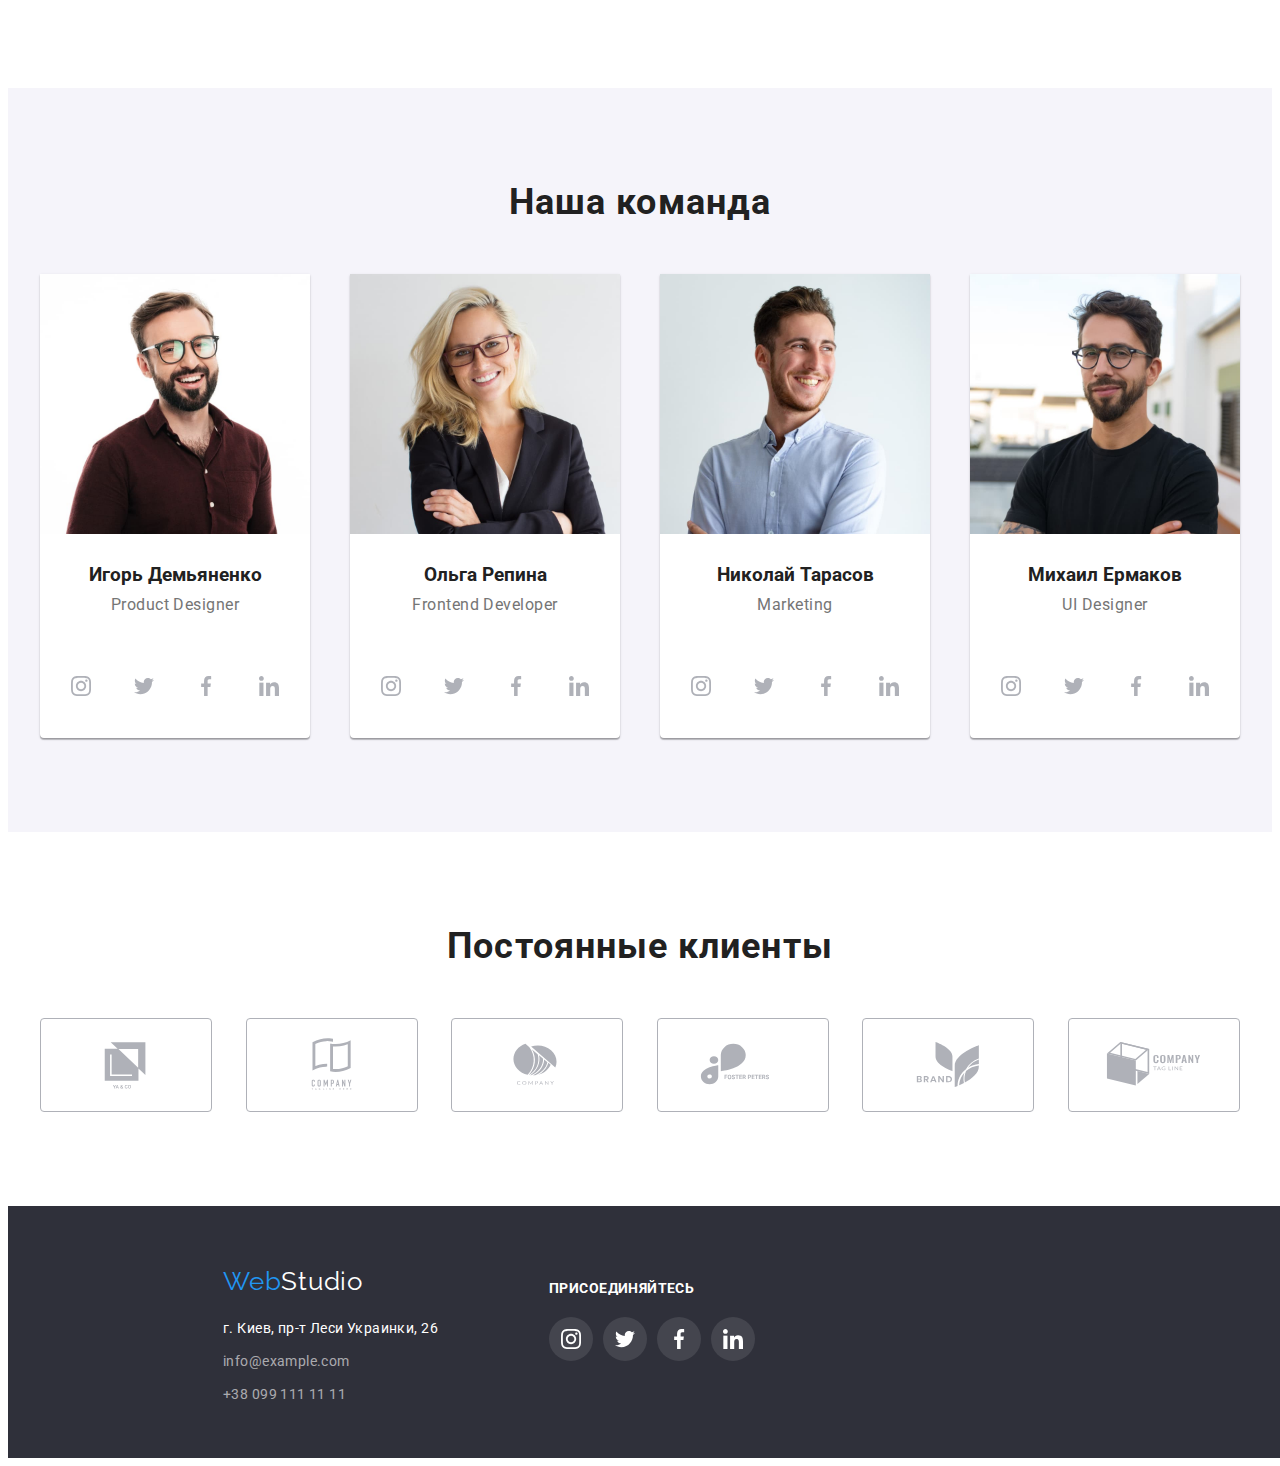
==== commit 2f6e16bb: "завершает дз №4" ====
--- a/index.html
+++ b/index.html
@@ -350,42 +350,44 @@
         </div>
 
         <div class="link-container">
+            <div>
             <h2 class="join">
                 присоединяйтесь
             </h2>
             <ul class="link-list">
-                <li>
-                    <a class="link-icon" href="#icon-instagram-2">
-                        <svg class="icon-link">
+                <li class="link-icon-item">
+                    <a class="link-icon-footer" href="#icon-instagram-2">
+                        <svg class="icon-link-footer">
                             <use href="./images/sprite_2.svg#icon-instagram-2"></use>
                         </svg>
                     </a>
                 </li>
             
-                <li>
-                    <a class="link-icon" href="#icon-instagram-2">
-                        <svg class="icon-link">
+                <li class="link-icon-item">
+                    <a class="link-icon-footer" href="#icon-instagram-2">
+                        <svg class="icon-link-footer">
                             <use href="./images/sprite_2.svg#icon-twitter-1"></use>
                         </svg>
                     </a>
                 </li>
             
-                <li>
-                    <a class="link-icon" href="#icon-instagram-2">
-                        <svg class="icon-link">
+                <li class="link-icon-item">
+                    <a class="link-icon-footer" href="#icon-instagram-2">
+                        <svg class="icon-link-footer">
                             <use href="./images/sprite_2.svg#icon-facebook-1"></use>
                         </svg>
                     </a>
                 </li>
             
-                <li>
-                    <a class="link-icon" href="#icon-instagram-2">
-                        <svg class="icon-link">
+                <li class="link-icon-item">
+                    <a class="link-icon-footer" href="#icon-instagram-2">
+                        <svg class="icon-link-footer">
                             <use href="./images/sprite_2.svg#icon-linkedin-1"></use>
                         </svg>
                     </a>
                 </li>
             </ul>
+            </div>
         </div>
     </footer>
 </body>
--- a/css/styles.css
+++ b/css/styles.css
@@ -456,7 +456,6 @@
 }
 
 .join {
-  font-family: "Roboto", sans-serif;
   font-weight: bold;
   font-size: 14px;
   line-height: 1.14;
@@ -466,6 +465,37 @@
   color: #ffffff;
 
   display: inline;
+}
+
+.link-icon-footer {
+  display: flex;
+  align-items: center;
+  justify-content: center;
+  border-radius: 50%;
+  width: 44px;
+  height: 44px;
+  background-color: rgba(255, 255, 255, 0.1);
+}
+
+.link-icon-item:not(:last-child) {
+  margin-right: 10px;
+}
+
+.link-icon-footer:hover,
+.link-icon-footer:focus,
+.link-icon-footer:hover .icon-link-footer,
+.link-icon-footer:focus .icon-link-footer {
+  fill: var(--white-color);
+  background-color: var(--accent-color);
+}
+
+.icon-link-footer {
+  width: 20px;
+  height: 20px;
+  align-items: center;
+  justify-content: center;
+  display: flex;
+  fill: var(--white-color);
 }
 
 .link-container {
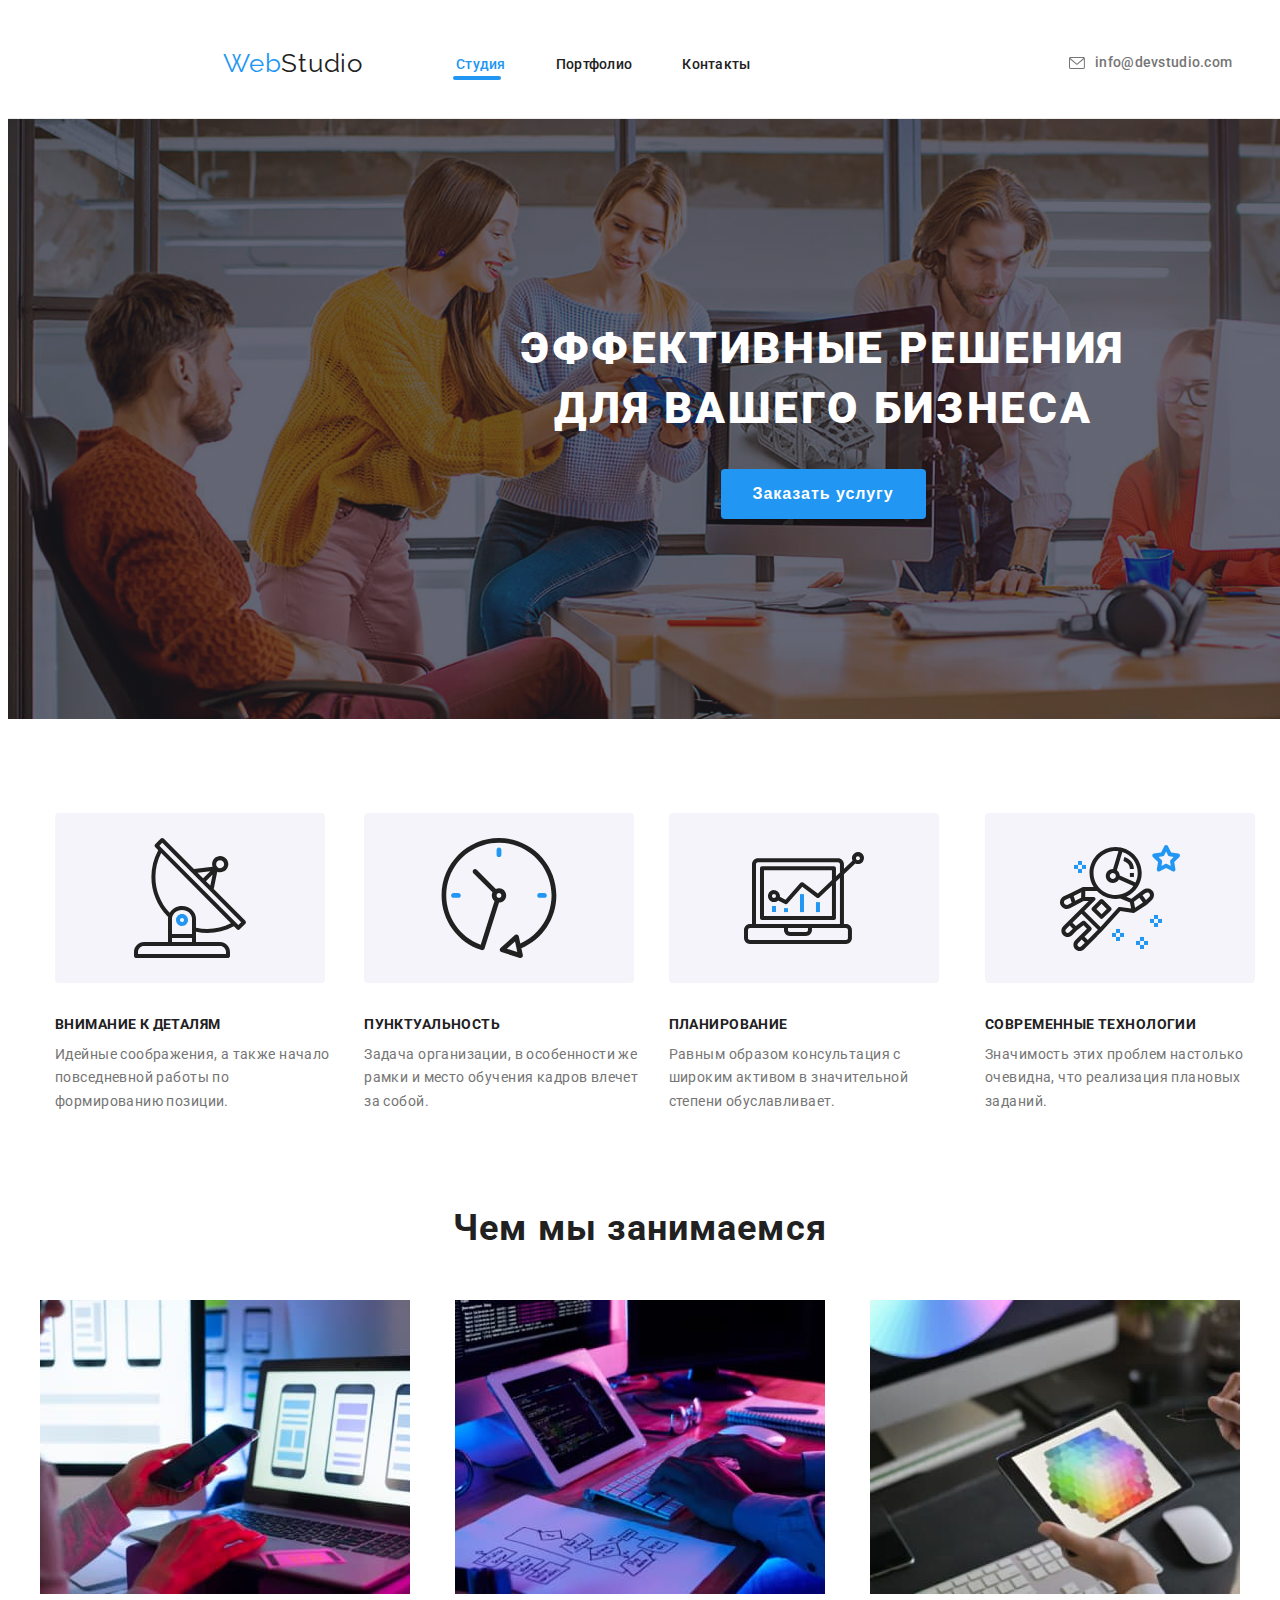
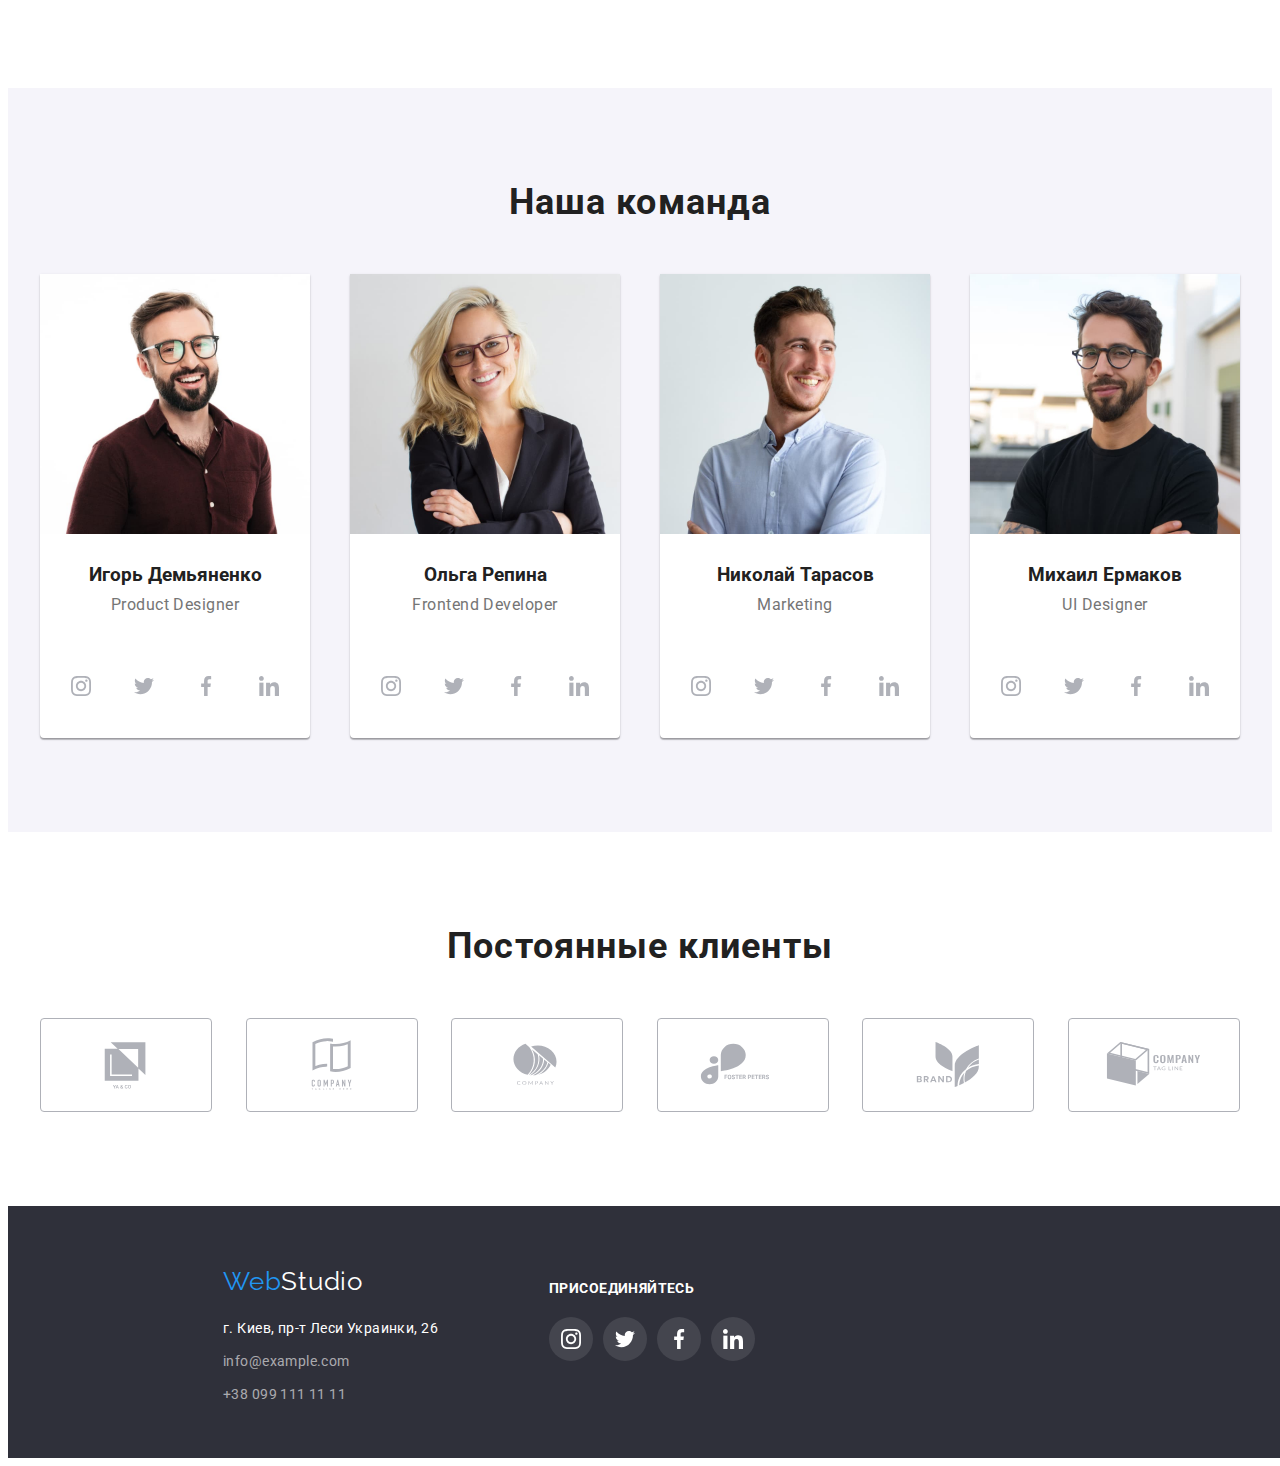
==== commit 724cce7c: "исправляет ошибки" ====
--- a/index.html
+++ b/index.html
@@ -33,17 +33,19 @@
                 
                 <ul class="contacts">
                     <li class="contact-item">
-                        <svg class="contact-img-envelope">
-                            <use href="./images/sprite_4.svg#icon-envelope"></use>
-                        </svg>
-                        <a class="contact-link" href="mailto:info@devstudio.com">info@devstudio.com</a>
+                        <a class="contact-link" href="mailto:info@devstudio.com">
+                            <svg class="contact-img-envelope">
+                                <use href="./images/sprite_4.svg#icon-envelope"></use>
+                            </svg> info@devstudio.com
+                        </a>
                     </li>
-
+                
                     <li class="contact-item">
-                        <svg class="contact-img-phone contact-link">
-                            <use href="./images/sprite_4.svg#icon-smartphone"></use>
-                        </svg>
-                        <a class="contact-link" href="tel:+380961111111">+38 096 111 11 11</a>
+                        <a class="contact-link" href="tel:+380961111111">
+                            <svg class="contact-img-phone contact-link">
+                                <use href="./images/sprite_4.svg#icon-smartphone"></use>
+                            </svg> +38 096 111 11 11
+                        </a>
                     </li>
                 </ul>
         </div>
@@ -281,47 +283,47 @@
         <section>
             <h2 class="section-title clients-title">Постоянные клиенты</h2>
             <ul class="container clients-container">
-                <li class="clients-item">
+                <li>
                     <a class="clients-link" href="#icon-logo">
                         <svg class="clients-img">
                             <use href="./images/sprite_3.svg#icon-logo"></use>
                         </svg>
                     </a>
                 </li>
-
-                <li class="clients-item">
+        
+                <li>
                     <a class="clients-link" href="#icon-logo-1">
                         <svg class="clients-img">
                             <use href="./images/sprite_3.svg#icon-logo-1"></use>
                         </svg>
                     </a>
                 </li>
-
-                <li class="clients-item">
+        
+                <li>
                     <a class="clients-link" href="#icon-logo-2">
                         <svg class="clients-img">
                             <use href="./images/sprite_3.svg#icon-logo-2"></use>
                         </svg>
                     </a>
                 </li>
-
-                <li class="clients-item">
+        
+                <li>
                     <a class="clients-link" href="#icon-logo-3">
                         <svg class="clients-img">
                             <use href="./images/sprite_3.svg#icon-logo-3"></use>
                         </svg>
                     </a>
                 </li>
-
-                <li class="clients-item">
+        
+                <li>
                     <a class="clients-link" href="#icon-logo-4">
                         <svg class="clients-img">
                             <use href="./images/sprite_3.svg#icon-logo-4"></use>
                         </svg>
                     </a>
                 </li>
-
-                <li class="clients-item">
+        
+                <li>
                     <a class="clients-link" href="#icon-logo-5">
                         <svg class="clients-img">
                             <use href="./images/sprite_3.svg#icon-logo-5"></use>
--- a/css/styles.css
+++ b/css/styles.css
@@ -110,6 +110,30 @@
   color: var(--accent-color);
 }
 
+.menu-link.current::after {
+  content: "";
+  position: absolute;
+  width: 48px;
+  height: 4px;
+  left: 453px;
+  top: 76px;
+
+  background: var(--accent-color);
+  border-radius: 2px;
+}
+
+.portfolio.current::after {
+  content: "";
+  position: absolute;
+  width: 78px;
+  height: 4px;
+  left: 551px;
+  top: 76px;
+
+  background: var(--accent-color);
+  border-radius: 2px;
+}
+
 .menu-link {
   font-weight: 500;
   font-size: 14px;
@@ -129,6 +153,9 @@
   line-height: 1.14;
   letter-spacing: 0.02em;
 
+  display: flex;
+  justify-content: center;
+  align-items: center;
   color: var(--grey-color);
 }
 
@@ -137,9 +164,6 @@
   height: 12px;
   margin-right: 10px;
   fill: var(--grey-color);
-
-  align-content: center;
-  justify-content: center;
 }
 
 .contact-img-phone {
@@ -160,25 +184,12 @@
 }
 
 .contact-link:hover,
-.contact-link:focus {
-  color: var(--accent-color);
-}
-
-.contact-img-envelope:hover,
-.contact-img-envelope:focus {
-  fill: var(--accent-color);
-}
-
-.contact-link:hover,
 .contact-link:focus,
+.contact-link:hover .contact-img-envelope,
+.contact-link:focus .contact-img-envelope,
 .contact-link:hover .contact-img-phone,
 .contact-link:focus .contact-img-phone {
   color: var(--accent-color);
-  fill: var(--accent-color);
-}
-
-.contact-img-phone:hover,
-.contact-img-phone:focus {
   fill: var(--accent-color);
 }
 
@@ -376,6 +387,10 @@
   display: flex;
   justify-content: center;
   align-items: center;
+  border: 1px solid #afb1b8;
+  border-radius: 4px;
+  width: 170px;
+  height: 92px;
 }
 
 .clients-link:hover,
@@ -384,10 +399,6 @@
 .clients-link:focus .clients-img {
   fill: var(--accent-color);
   color: var(--accent-color);
-}
-
-.clients-item:hover,
-.clients-item:focus {
   border-color: var(--accent-color);
 }
 
@@ -402,16 +413,6 @@
   width: 106px;
   height: 60px;
   fill: #afb1b8;
-}
-
-.clients-item {
-  display: flex;
-  justify-content: center;
-  align-items: center;
-  width: 170px;
-  height: 92px;
-  border: 1px solid #afb1b8;
-  border-radius: 4px;
 }
 
 .clients-title {
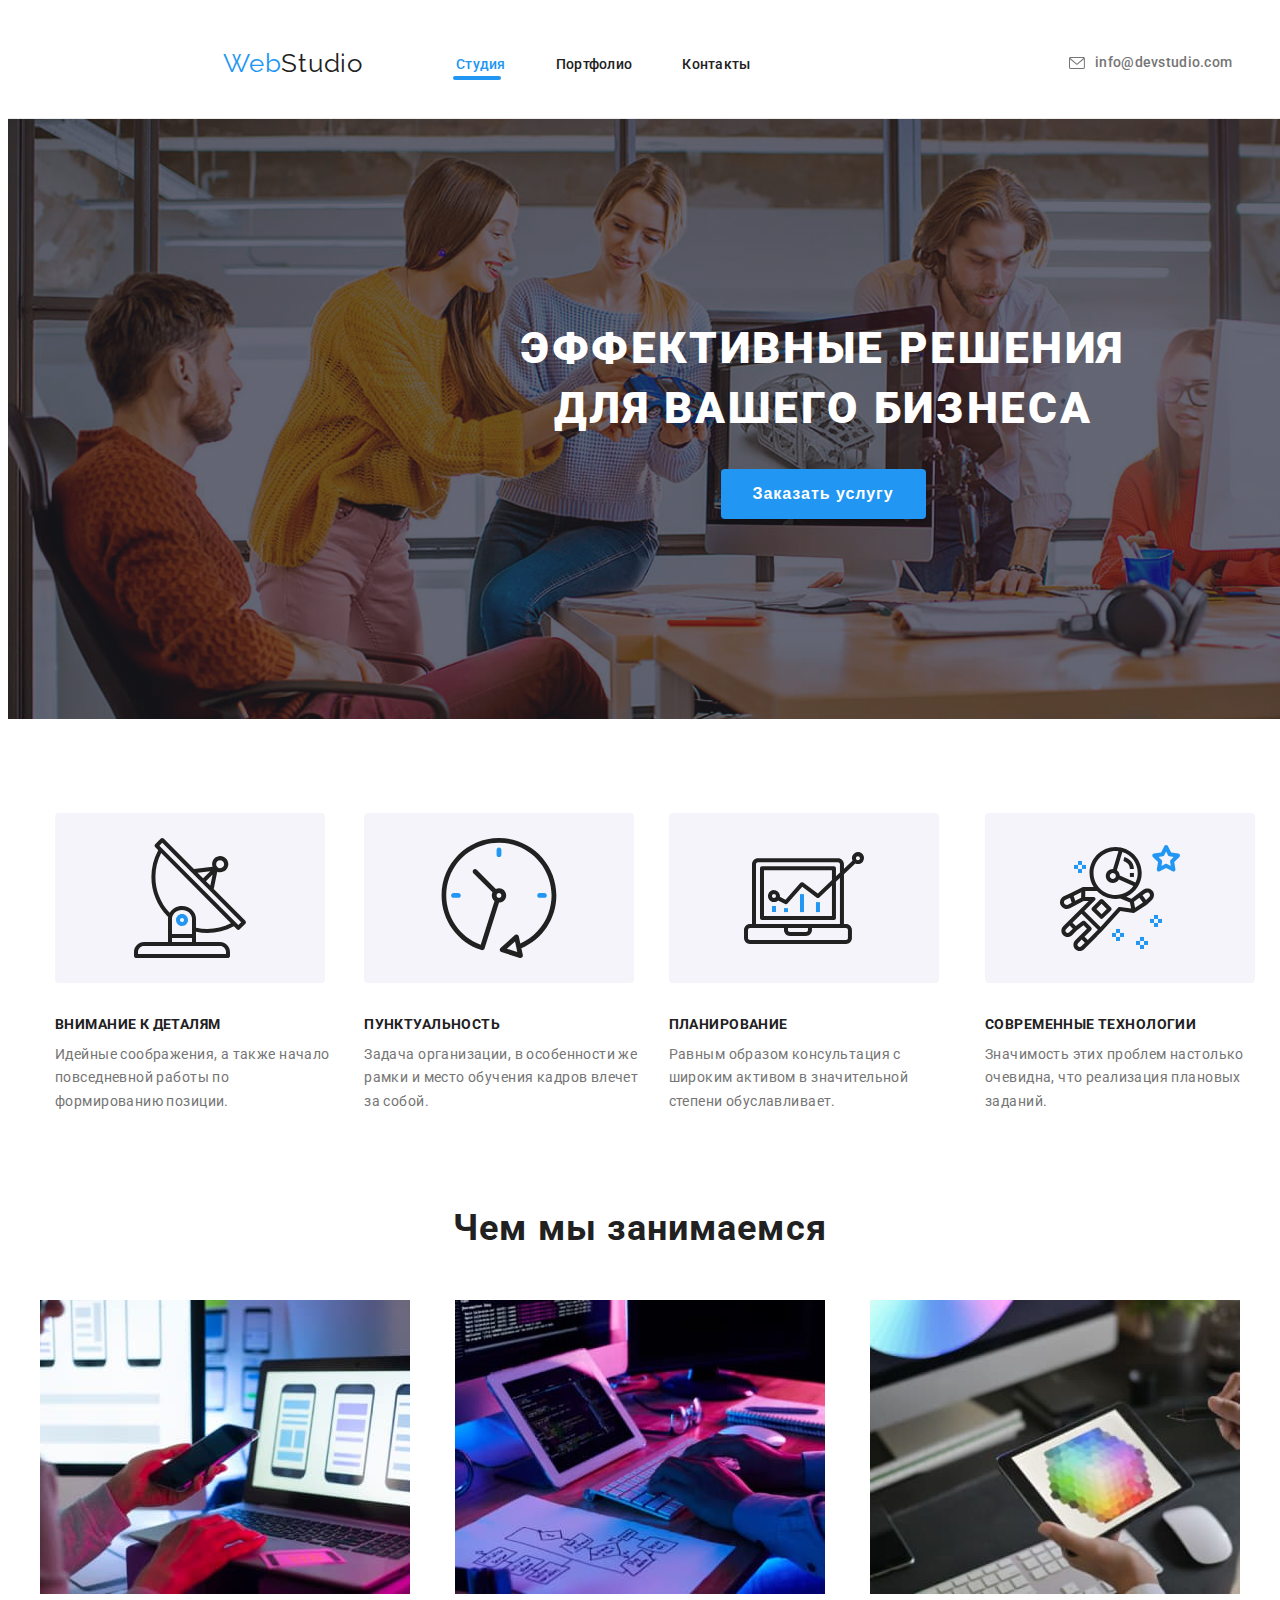
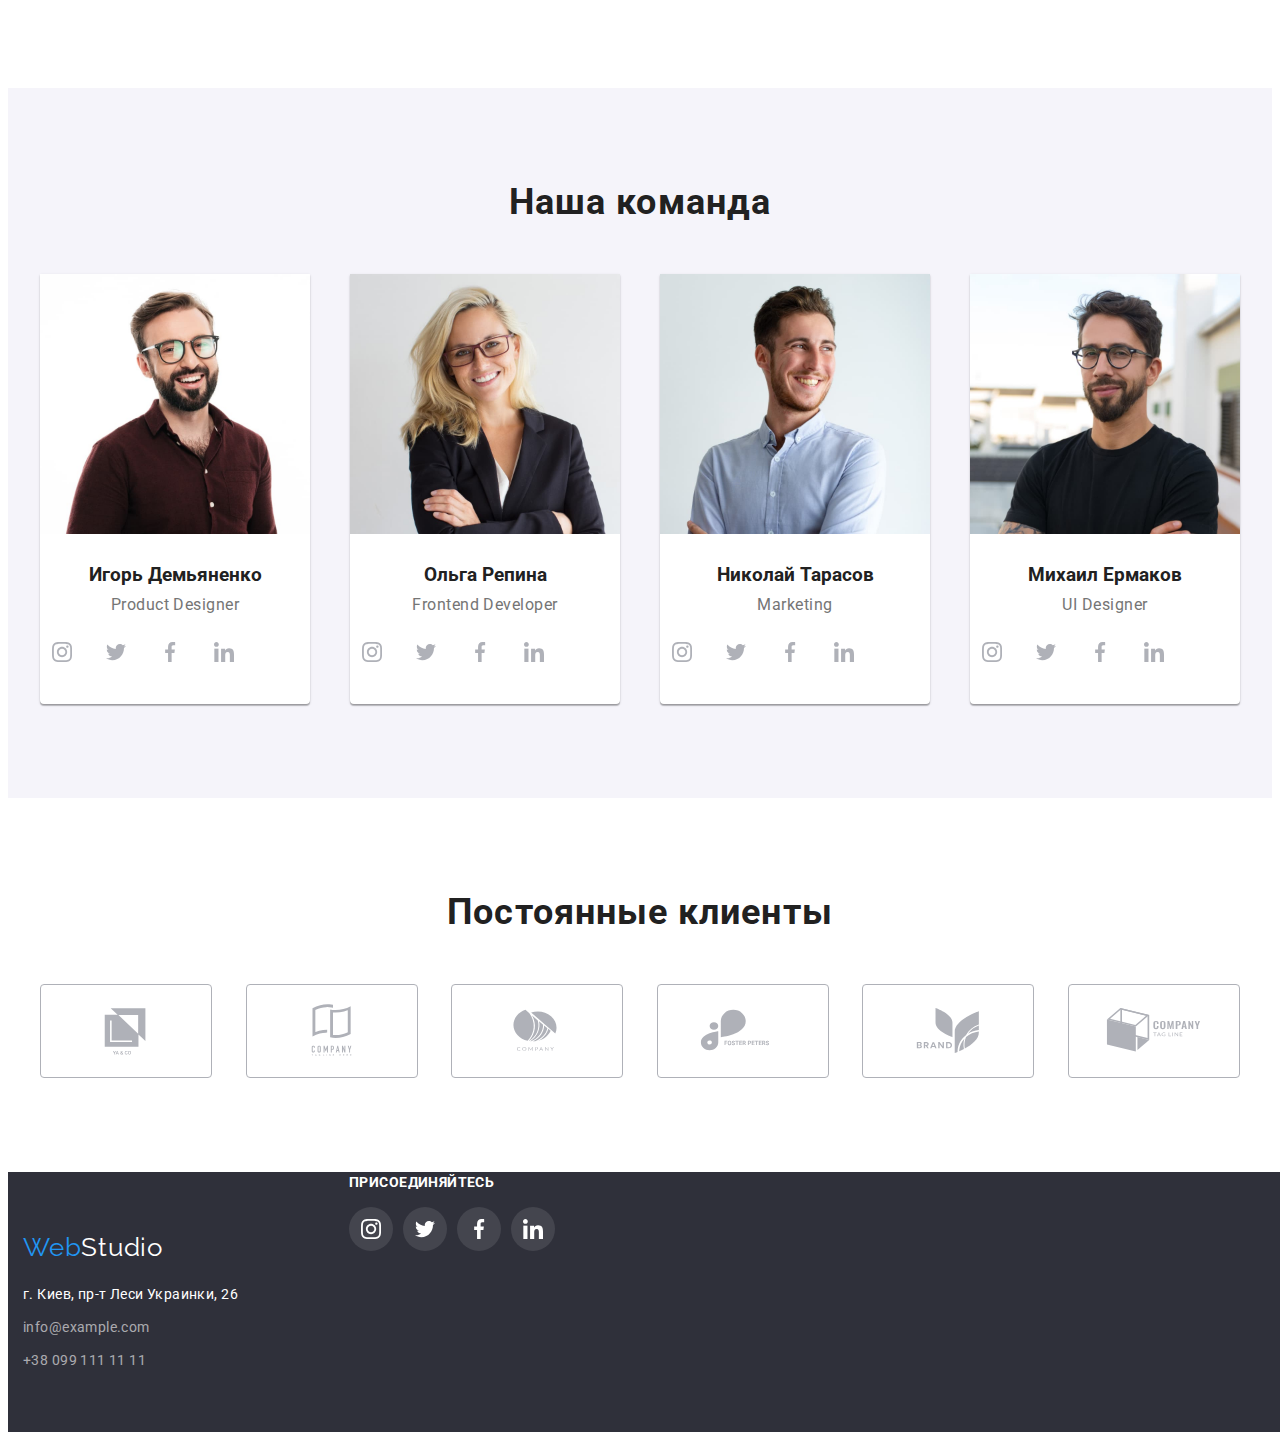
==== commit 6df3bc5b: "исправляет ошибки" ====
--- a/index.html
+++ b/index.html
@@ -125,7 +125,7 @@
                     <h3 class="worker-name">Игорь Демьяненко</h3>
                     <p class="worker-text">Product Designer</p>
                     <ul class="link-list">
-                        <li>
+                        <li class="link-list-item">
                             <a class="link-icon" href="#icon-instagram-2"> 
                                 <svg class="icon-link">
                                     <use href="./images/sprite_2.svg#icon-instagram-2"></use>
@@ -133,7 +133,7 @@
                             </a>
                         </li>
 
-                        <li>
+                        <li class="link-list-item">
                             <a class="link-icon" href="#icon-instagram-2">
                                 <svg class="icon-link">
                                     <use href="./images/sprite_2.svg#icon-twitter-1"></use>
@@ -141,7 +141,7 @@
                             </a>
                         </li>
 
-                        <li>
+                        <li class="link-list-item">
                             <a class="link-icon" href="#icon-instagram-2">
                                 <svg class="icon-link">
                                     <use href="./images/sprite_2.svg#icon-facebook-1"></use>
@@ -149,7 +149,7 @@
                             </a>
                         </li>
 
-                        <li>
+                        <li class="link-list-item">
                             <a class="link-icon" href="#icon-instagram-2">
                                 <svg class="icon-link">
                                     <use href="./images/sprite_2.svg#icon-linkedin-1"></use>
@@ -164,7 +164,7 @@
                     <h3 class="worker-name">Ольга Репина</h3>
                     <p class="worker-text">Frontend Developer</p>
                     <ul class="link-list">
-                        <li>
+                        <li class="link-list-item">
                             <a class="link-icon" href="#icon-instagram-2">
                                 <svg class="icon-link">
                                     <use href="./images/sprite_2.svg#icon-instagram-2"></use>
@@ -172,7 +172,7 @@
                             </a>
                         </li>
                     
-                        <li>
+                        <li class="link-list-item">
                             <a class="link-icon" href="#icon-instagram-2">
                                 <svg class="icon-link">
                                     <use href="./images/sprite_2.svg#icon-twitter-1"></use>
@@ -180,7 +180,7 @@
                             </a>
                         </li>
                     
-                        <li>
+                        <li class="link-list-item">
                             <a class="link-icon" href="#icon-instagram-2">
                                 <svg class="icon-link">
                                     <use href="./images/sprite_2.svg#icon-facebook-1"></use>
@@ -188,7 +188,7 @@
                             </a>
                         </li>
                     
-                        <li>
+                        <li class="link-list-item">
                             <a class="link-icon" href="#icon-instagram-2">
                                 <svg class="icon-link">
                                     <use href="./images/sprite_2.svg#icon-linkedin-1"></use>
@@ -203,7 +203,7 @@
                     <h3 class="worker-name">Николай Тарасов</h3>
                     <p class="worker-text">Marketing</p>
                     <ul class="link-list">
-                        <li>
+                        <li class="link-list-item">
                             <a class="link-icon" href="#icon-instagram-2">
                                 <svg class="icon-link">
                                     <use href="./images/sprite_2.svg#icon-instagram-2"></use>
@@ -211,7 +211,7 @@
                             </a>
                         </li>
                     
-                        <li>
+                        <li class="link-list-item">
                             <a class="link-icon" href="#icon-instagram-2">
                                 <svg class="icon-link">
                                     <use href="./images/sprite_2.svg#icon-twitter-1"></use>
@@ -219,7 +219,7 @@
                             </a>
                         </li>
                     
-                        <li>
+                        <li class="link-list-item">
                             <a class="link-icon" href="#icon-instagram-2">
                                 <svg class="icon-link">
                                     <use href="./images/sprite_2.svg#icon-facebook-1"></use>
@@ -227,7 +227,7 @@
                             </a>
                         </li>
                     
-                        <li>
+                        <li class="link-list-item">
                             <a class="link-icon" href="#icon-instagram-2">
                                 <svg class="icon-link">
                                     <use href="./images/sprite_2.svg#icon-linkedin-1"></use>
@@ -242,7 +242,7 @@
                     <h3 class="worker-name">Михаил Ермаков</h3>
                     <p class="worker-text">UI Designer</p>
                     <ul class="link-list">
-                        <li>
+                        <li class="link-list-item">
                             <a class="link-icon" href="#icon-instagram-2">
                                 <svg class="icon-link">
                                     <use href="./images/sprite_2.svg#icon-instagram-2"></use>
@@ -250,7 +250,7 @@
                             </a>
                         </li>
                     
-                        <li>
+                        <li class="link-list-item">
                             <a class="link-icon" href="#icon-instagram-2">
                                 <svg class="icon-link">
                                     <use href="./images/sprite_2.svg#icon-twitter-1"></use>
@@ -258,7 +258,7 @@
                             </a>
                         </li>
                     
-                        <li>
+                        <li class="link-list-item">
                             <a class="link-icon" href="#icon-instagram-2">
                                 <svg class="icon-link">
                                     <use href="./images/sprite_2.svg#icon-facebook-1"></use>
@@ -266,7 +266,7 @@
                             </a>
                         </li>
                     
-                        <li>
+                        <li class="link-list-item"> 
                             <a class="link-icon" href="#icon-instagram-2">
                                 <svg class="icon-link">
                                     <use href="./images/sprite_2.svg#icon-linkedin-1"></use>
@@ -334,7 +334,8 @@
         </section>
     </main>
 
-    <footer class="footer">
+    <footer>
+        <div class="container-footer">
        <div class="footer-container"> 
            <div class="footer-logo"><a href="./index.html" class="logo">Web<span class="logo-end-footer">Studio</span></a></div>
 
@@ -391,6 +392,7 @@
             </ul>
             </div>
         </div>
+        </div>
     </footer>
 </body>
 
--- a/css/styles.css
+++ b/css/styles.css
@@ -314,10 +314,13 @@
 
 .link-list {
   display: flex;
-  justify-content: space-evenly;
   align-items: center;
   margin-bottom: 30px;
-  margin-top: 20px;
+  margin-top: 16px;
+}
+
+.link-list-item:not(:last-child) {
+  margin-right: 10px;
 }
 
 .link-icon:hover,
@@ -377,8 +380,6 @@
   letter-spacing: 0.03em;
 
   color: var(--grey-color);
-
-  padding-bottom: 30px;
 }
 
 /*CLIENTS-SECTION*/
@@ -433,15 +434,12 @@
   display: flex;
   background-color: #2f303a;
   width: 1600px;
-  height: 252px;
   margin: 0px auto;
 }
 
 .footer-container {
   padding-top: 60px;
   padding-bottom: 60px;
-  display: inline;
-  padding-left: 215px;
 }
 
 .footer-logo {
@@ -499,10 +497,21 @@
   fill: var(--white-color);
 }
 
+.container-footer {
+  display: flex;
+  background-color: #2f303a;
+  width: 1600px;
+  margin: 0px auto;
+  padding-left: 15px;
+  padding-right: 15px;
+}
+}
+
 .link-container {
   justify-content: center;
   align-items: center;
   padding-top: 72px;
+  padding-bottom: 100px;
 }
 
 .nav-link {
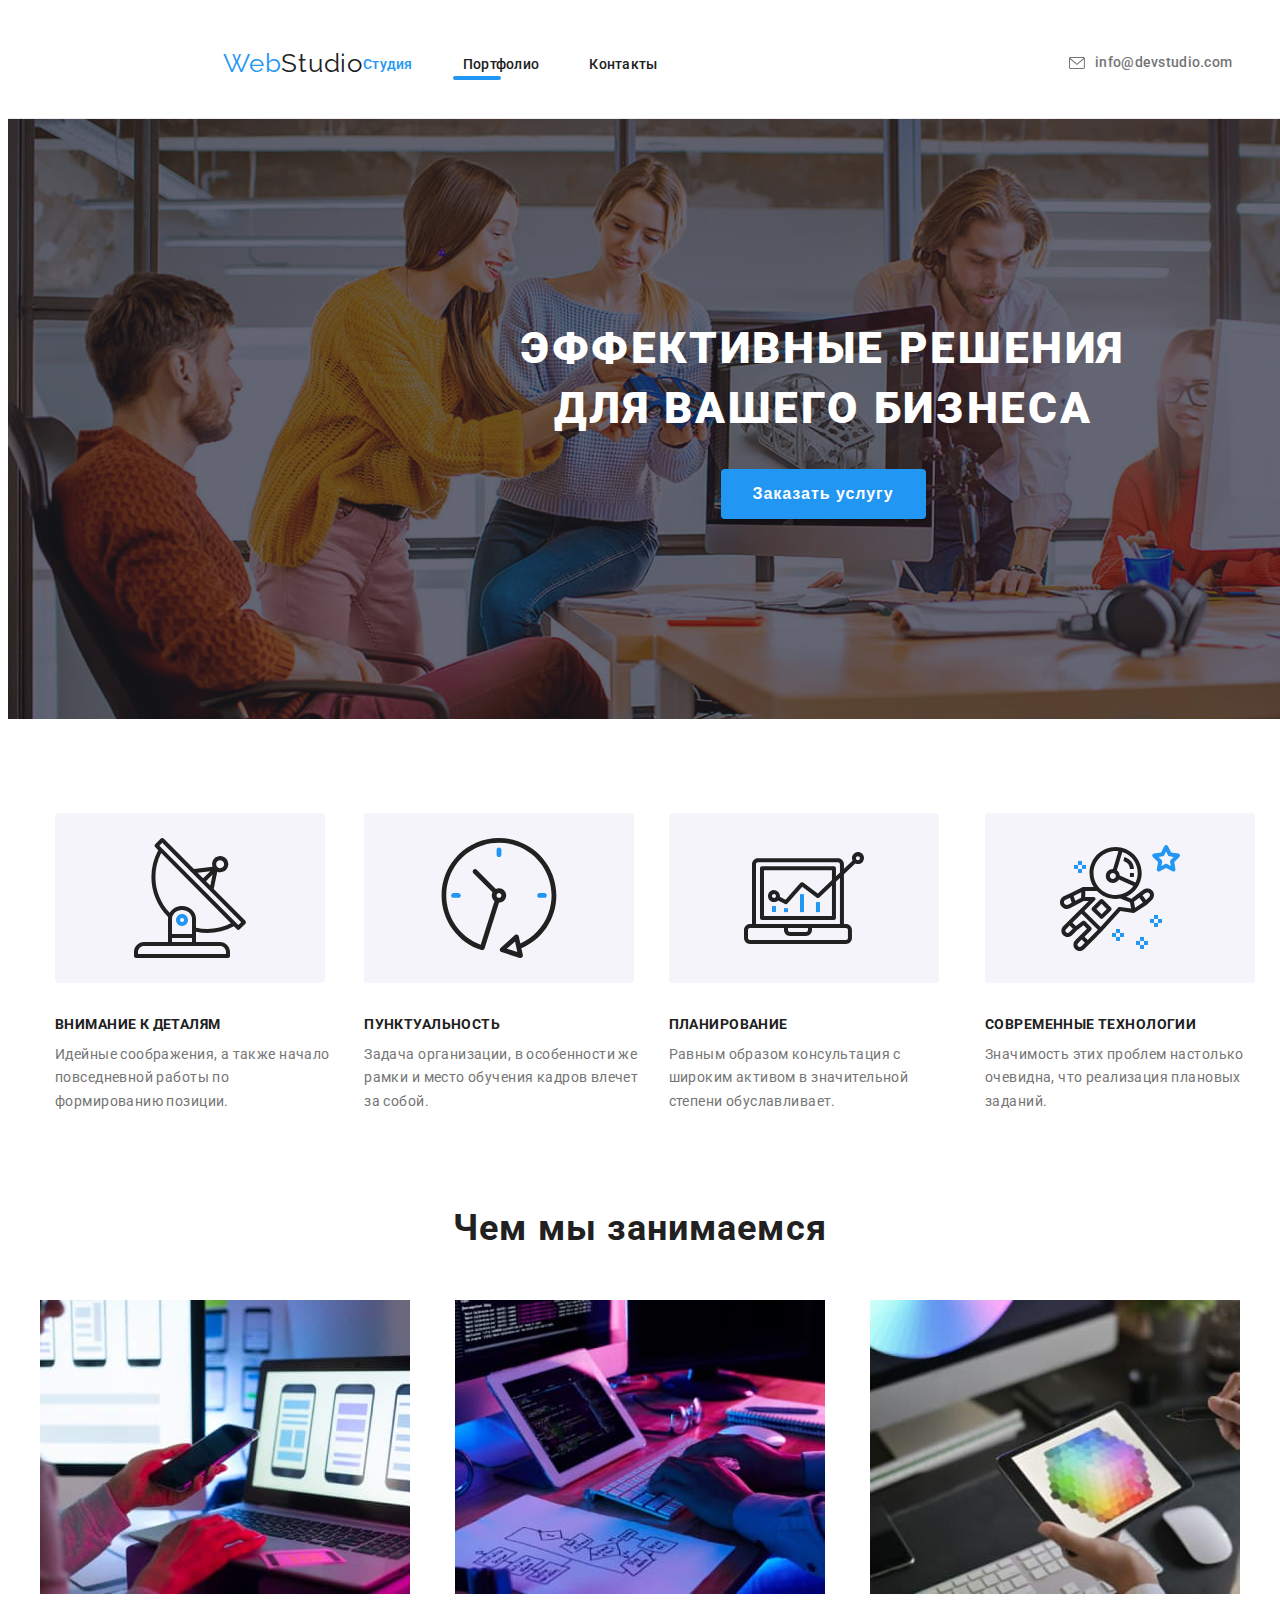
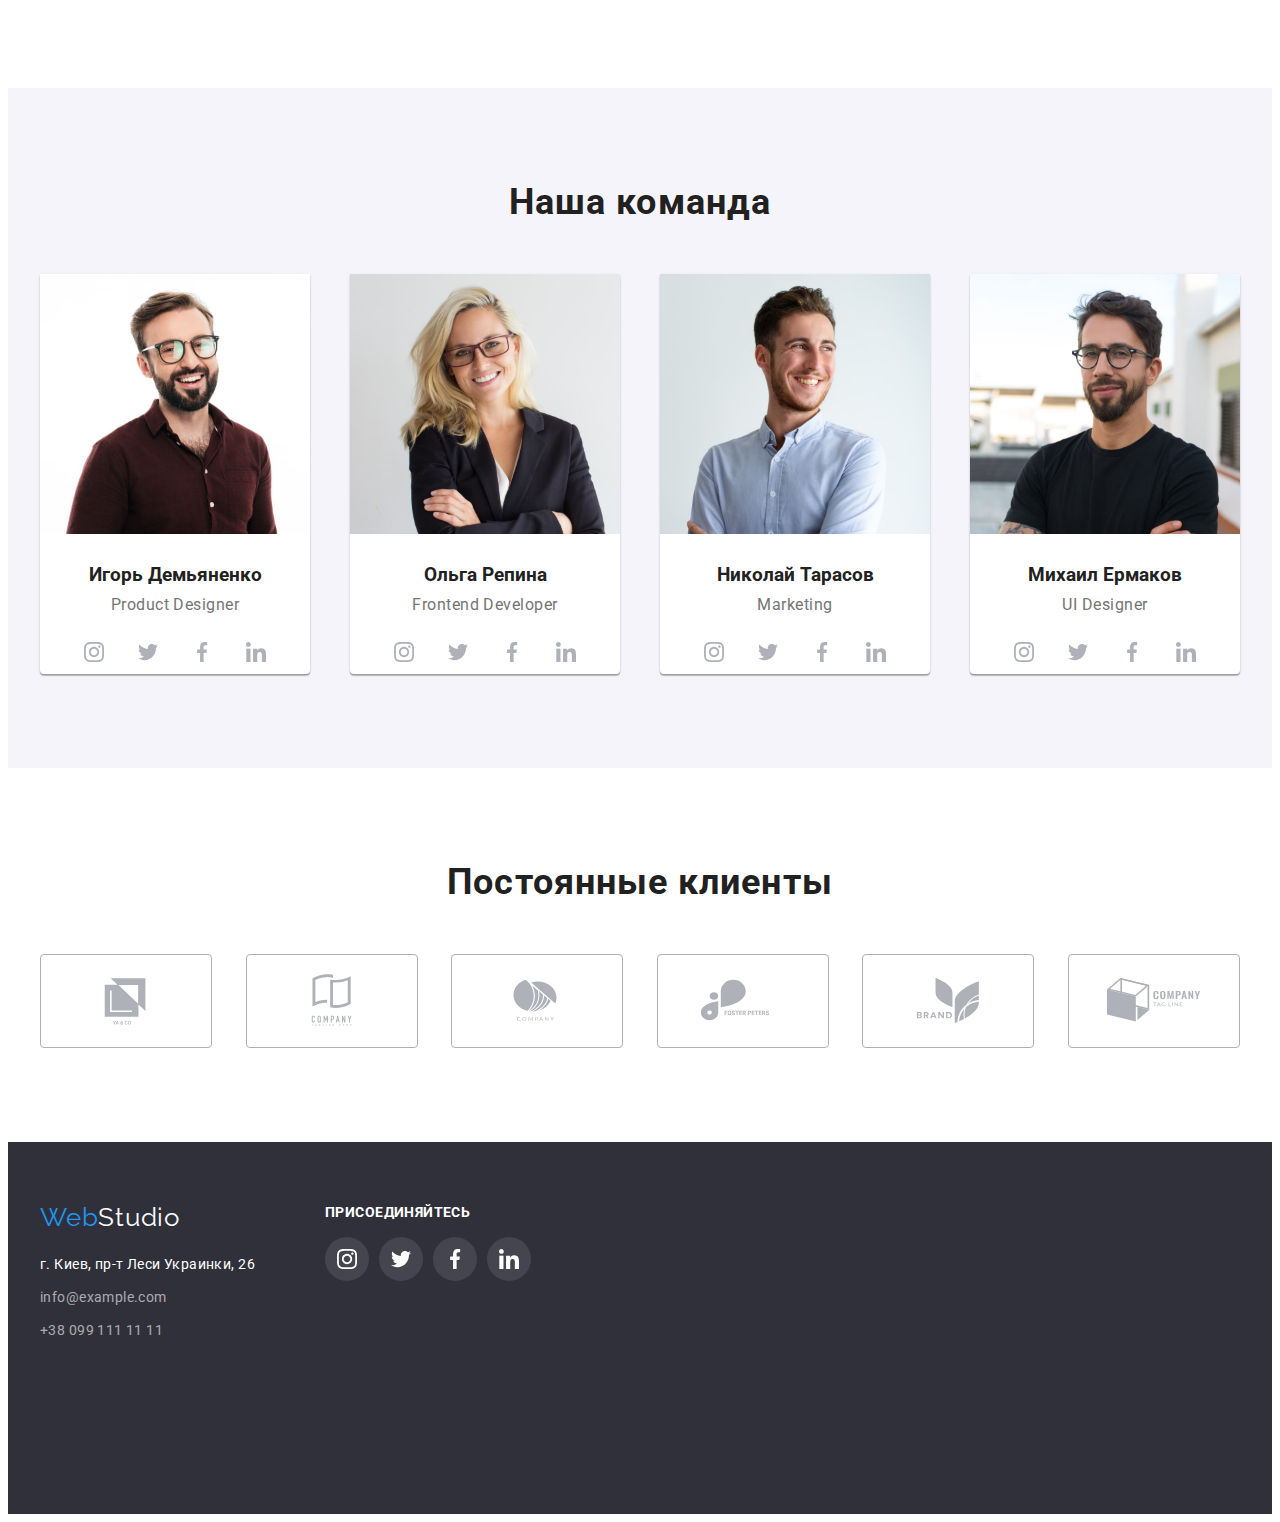
==== commit a8a1ee9d: "исправляет ошибки" ====
--- a/index.html
+++ b/index.html
@@ -334,12 +334,12 @@
         </section>
     </main>
 
-    <footer>
-        <div class="container-footer">
-       <div class="footer-container"> 
-           <div class="footer-logo"><a href="./index.html" class="logo">Web<span class="logo-end-footer">Studio</span></a></div>
-
-        <address>
+    <footer class="footer">
+        <div class="container-footer container">
+            <div class="address-container"> 
+                <div class="footer-logo"><a href="./index.html" class="logo">Web<span class="logo-end-footer">Studio</span></a></div>
+
+        <address >
             <ul class="footer-list">
 
                 <li class="link"><a class="nav-link" href="https://goo.gl/maps/gc6o3yykqqdW9SkQ9" target="_blank"
@@ -352,8 +352,7 @@
         </address>
         </div>
 
-        <div class="link-container">
-            <div>
+            <div class="link-holder">
             <h2 class="join">
                 присоединяйтесь
             </h2>
@@ -392,7 +391,6 @@
             </ul>
             </div>
         </div>
-        </div>
     </footer>
 </body>
 
--- a/css/styles.css
+++ b/css/styles.css
@@ -85,8 +85,6 @@
   letter-spacing: 0.03em;
 
   color: var(--accent-color);
-
-  margin-right: 93px;
 }
 
 .contact-container {
@@ -315,8 +313,8 @@
 .link-list {
   display: flex;
   align-items: center;
-  margin-bottom: 30px;
   margin-top: 16px;
+  justify-content: center;
 }
 
 .link-list-item:not(:last-child) {
@@ -433,13 +431,10 @@
 .footer {
   display: flex;
   background-color: #2f303a;
-  width: 1600px;
   margin: 0px auto;
-}
-
-.footer-container {
   padding-top: 60px;
   padding-bottom: 60px;
+  height: 252px;
 }
 
 .footer-logo {
@@ -449,8 +444,6 @@
   letter-spacing: 0.03em;
 
   color: var(--accent-color);
-
-  margin-right: 93px;
   margin-bottom: 20px;
 }
 
@@ -499,20 +492,12 @@
 
 .container-footer {
   display: flex;
-  background-color: #2f303a;
-  width: 1600px;
-  margin: 0px auto;
-  padding-left: 15px;
-  padding-right: 15px;
-}
-}
-
-.link-container {
-  justify-content: center;
-  align-items: center;
-  padding-top: 72px;
-  padding-bottom: 100px;
-}
+}
+
+/*.link-holder {
+  align-items: center;
+  justify-content: center;
+}*/
 
 .nav-link {
   font-size: 14px;
@@ -529,6 +514,10 @@
 
 .link:not(:last-child) {
   margin-bottom: 9px;
+}
+
+.address-container {
+  margin-right: 70px;
 }
 
 .address-link {
